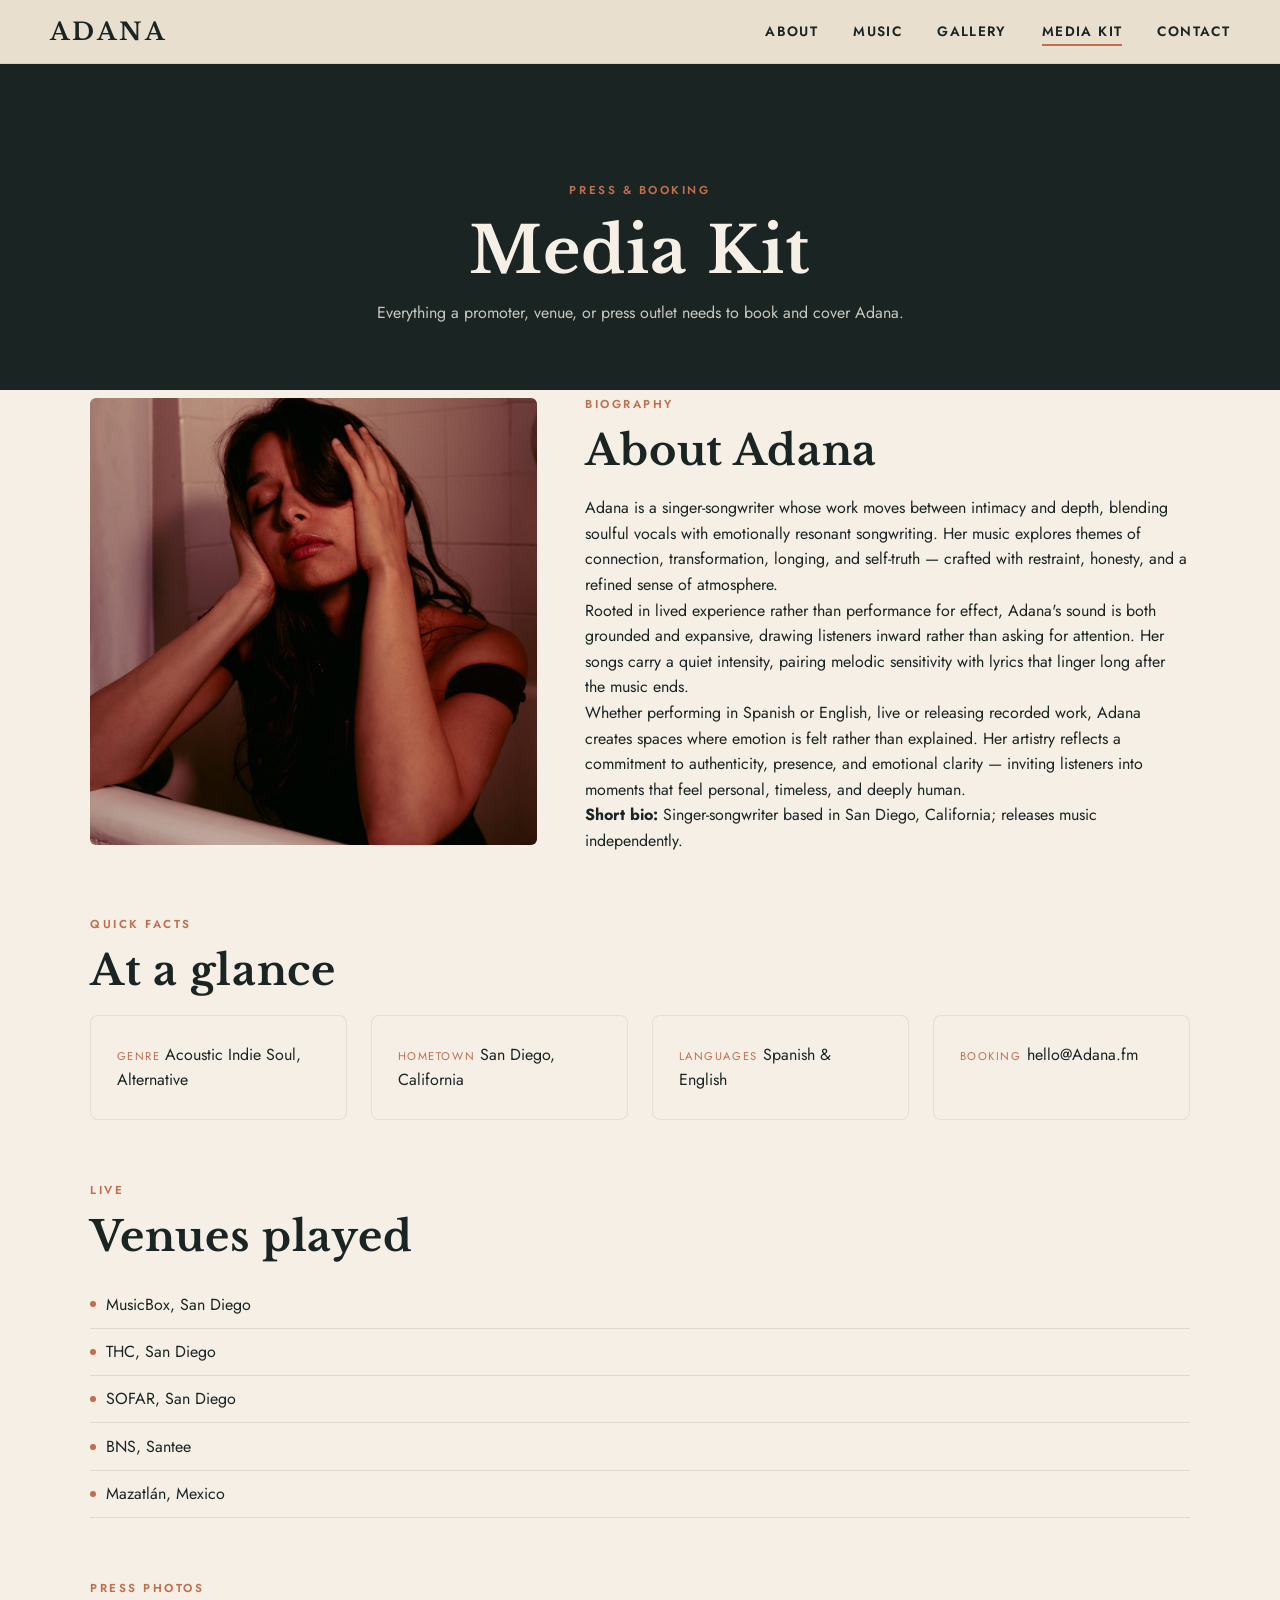
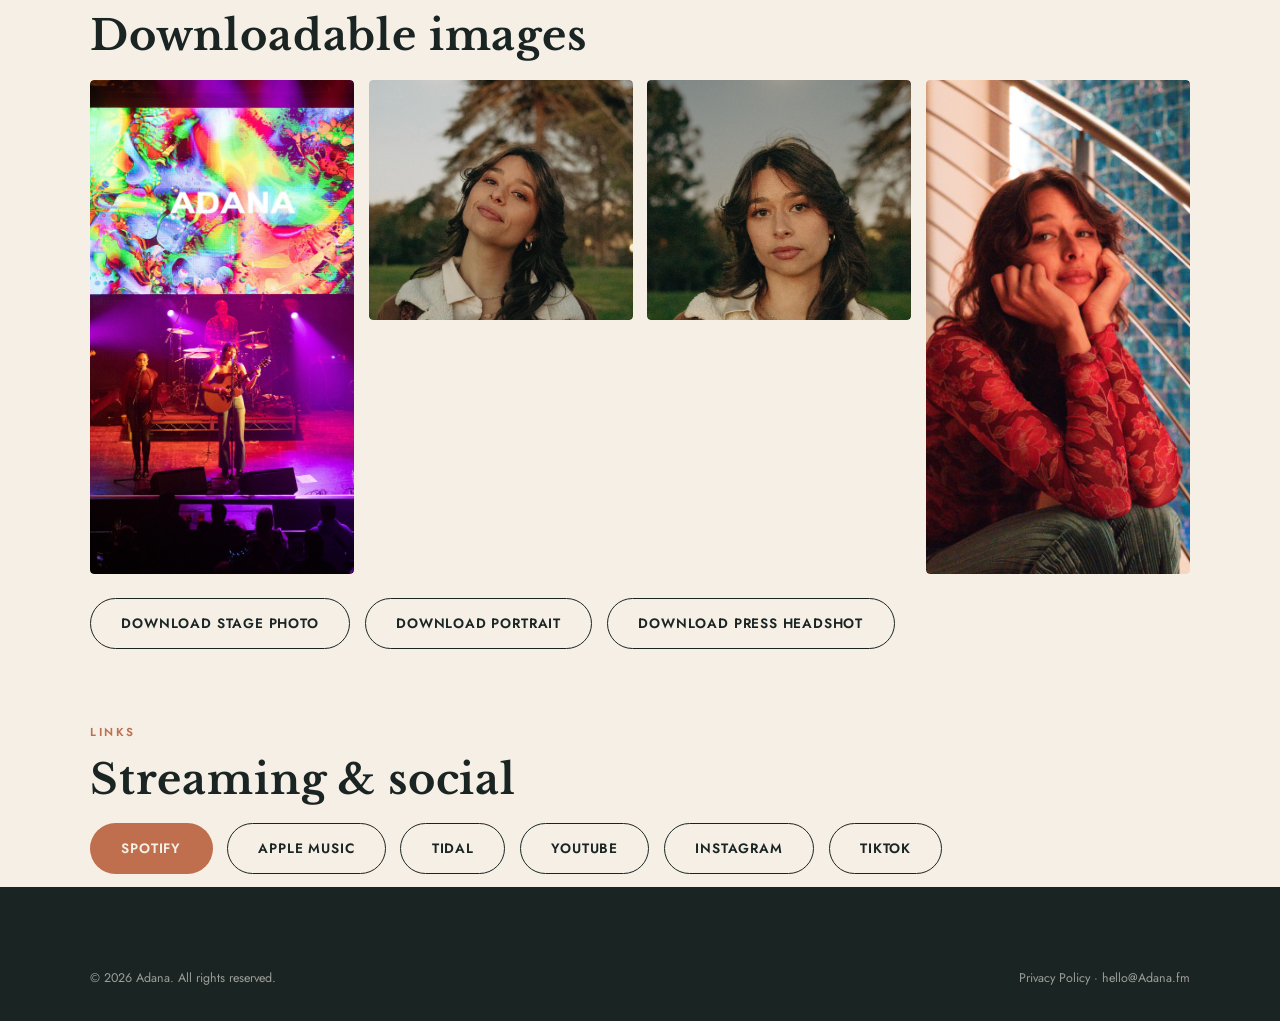
==== media-kit.html @ 1ba4e9c7 "Initial commit: Adana singer-songwriter site Static HTML/CSS/JS site with home, media kit, and priva" ====
<!DOCTYPE html>
<html lang="en">
<head>
<meta charset="UTF-8">
<meta name="viewport" content="width=device-width, initial-scale=1.0">
<title>Media Kit — Adana</title>
<meta name="description" content="Press and booking information for Adana — bio, genre, venues played, streaming links, and press photos.">
<link rel="icon" href="images/favicon.svg" type="image/svg+xml">
<link rel="preconnect" href="https://fonts.googleapis.com">
<link rel="preconnect" href="https://fonts.gstatic.com" crossorigin>
<link href="https://fonts.googleapis.com/css2?family=Libre+Baskerville:ital,wght@0,400;0,700;1,400&family=Jost:wght@400;500;600&display=swap" rel="stylesheet">
<link rel="stylesheet" href="css/style.css">
</head>
<body>

<header class="site-header">
  <nav class="nav container">
    <a href="index.html" class="wordmark">Adana</a>
    <button class="nav-toggle" aria-expanded="false" aria-label="Toggle menu"><span></span></button>
    <ul class="nav-links">
      <li><a href="index.html#about">About</a></li>
      <li><a href="index.html#music">Music</a></li>
      <li><a href="index.html#gallery">Gallery</a></li>
      <li><a href="media-kit.html" aria-current="page">Media Kit</a></li>
      <li><a href="mailto:hello@Adana.fm">Contact</a></li>
    </ul>
  </nav>
</header>

<header class="page-hero">
  <div class="container">
    <span class="eyebrow">Press &amp; Booking</span>
    <h1>Media Kit</h1>
    <p>Everything a promoter, venue, or press outlet needs to book and cover Adana.</p>
  </div>
</header>

<main class="section-cream">
  <div class="container">

    <div class="kit-block about-grid">
      <figure class="about-photo">
        <img src="images/vanity-square.jpg" alt="Portrait of Adana">
      </figure>
      <div>
        <span class="eyebrow">Biography</span>
        <h2>About Adana</h2>
        <p>Adana is a singer-songwriter whose work moves between intimacy and depth, blending soulful vocals with emotionally resonant songwriting. Her music explores themes of connection, transformation, longing, and self-truth — crafted with restraint, honesty, and a refined sense of atmosphere.</p>
        <p>Rooted in lived experience rather than performance for effect, Adana's sound is both grounded and expansive, drawing listeners inward rather than asking for attention. Her songs carry a quiet intensity, pairing melodic sensitivity with lyrics that linger long after the music ends.</p>
        <p>Whether performing in Spanish or English, live or releasing recorded work, Adana creates spaces where emotion is felt rather than explained. Her artistry reflects a commitment to authenticity, presence, and emotional clarity — inviting listeners into moments that feel personal, timeless, and deeply human.</p>
        <p><strong>Short bio:</strong> Singer-songwriter based in San Diego, California; releases music independently.</p>
      </div>
    </div>

    <div class="kit-block">
      <span class="eyebrow">Quick Facts</span>
      <h2>At a glance</h2>
      <div class="stat-grid">
        <div class="stat-card">
          <span class="meta-label">Genre</span>
          <span>Acoustic Indie Soul, Alternative</span>
        </div>
        <div class="stat-card">
          <span class="meta-label">Hometown</span>
          <span>San Diego, California</span>
        </div>
        <div class="stat-card">
          <span class="meta-label">Languages</span>
          <span>Spanish &amp; English</span>
        </div>
        <div class="stat-card">
          <span class="meta-label">Booking</span>
          <span><a href="mailto:hello@Adana.fm">hello@Adana.fm</a></span>
        </div>
      </div>
    </div>

    <div class="kit-block">
      <span class="eyebrow">Live</span>
      <h2>Venues played</h2>
      <ul class="venue-list">
        <li>MusicBox, San Diego</li>
        <li>THC, San Diego</li>
        <li>SOFAR, San Diego</li>
        <li>BNS, Santee</li>
        <li>Mazatlán, Mexico</li>
      </ul>
    </div>

    <div class="kit-block">
      <span class="eyebrow">Press Photos</span>
      <h2>Downloadable images</h2>
      <div class="gallery" style="grid-template-columns:repeat(4,1fr); grid-auto-rows:240px; margin-bottom:1.5rem;">
        <a href="images/stage-purple.jpg" download class="tall"><img src="images/stage-purple.jpg" alt="Adana performing live on stage under purple lighting"></a>
        <a href="images/close-up-3.jpg" download><img src="images/close-up-3.jpg" alt="Close-up portrait of Adana"></a>
        <a href="images/moon-4g.jpeg" download><img src="images/moon-4g.jpeg" alt="Adana outdoors at night"></a>
        <a href="images/red-blue.jpg" download class="tall"><img src="images/red-blue.jpg" alt="Adana under red and blue stage lighting"></a>
      </div>
      <div class="download-list">
        <a class="btn btn-outline" href="images/stage-purple.jpg" download>Download Stage Photo</a>
        <a class="btn btn-outline" href="images/close-up-3.jpg" download>Download Portrait</a>
        <a class="btn btn-outline" href="images/vanity-square.jpg" download>Download Press Headshot</a>
      </div>
    </div>

    <div class="kit-block">
      <span class="eyebrow">Links</span>
      <h2>Streaming &amp; social</h2>
      <div class="download-list">
        <a class="btn btn-primary" href="https://open.spotify.com/artist/2aQE0s5B42gAWbZlEtT49y" target="_blank" rel="noopener">Spotify</a>
        <a class="btn btn-outline" href="https://music.apple.com/us/artist/adana/1758428878" target="_blank" rel="noopener">Apple Music</a>
        <a class="btn btn-outline" href="https://tidal.com/album/376393224/track/376393225" target="_blank" rel="noopener">Tidal</a>
        <a class="btn btn-outline" href="https://www.youtube.com/@adanasaray" target="_blank" rel="noopener">YouTube</a>
        <a class="btn btn-outline" href="https://www.instagram.com/adanasoul" target="_blank" rel="noopener">Instagram</a>
        <a class="btn btn-outline" href="https://www.tiktok.com/@adanasaray" target="_blank" rel="noopener">TikTok</a>
      </div>
    </div>

  </div>
</main>

<footer class="site-footer">
  <div class="container">
    <div class="footer-bottom">
      <span>&copy; <span id="year"></span> Adana. All rights reserved.</span>
      <span><a href="privacy.html">Privacy Policy</a> · <a href="mailto:hello@Adana.fm">hello@Adana.fm</a></span>
    </div>
  </div>
</footer>

<script src="js/main.js"></script>
</body>
</html>
---- css/style.css ----
/* ---------- Custom properties ---------- */
:root {
  --terracotta: #BF6E4E;
  --terracotta-dark: #a35a3d;
  --sand: #E8DFD0;
  --ink: #1A2523;
  --cream: #F5EFE6;

  --font-display: "Libre Baskerville", Georgia, "Times New Roman", serif;
  --font-body: "Jost", "Helvetica Neue", Helvetica, Arial, sans-serif;

  --container: 1180px;
  --gap: clamp(1.5rem, 4vw, 3rem);
}

/* ---------- Reset ---------- */
* { box-sizing: border-box; }
html { scroll-behavior: smooth; }
body, h1, h2, h3, h4, p, figure, ul { margin: 0; }
ul { padding: 0; list-style: none; }
img { max-width: 100%; display: block; }
a { color: inherit; text-decoration: none; }
button { font: inherit; cursor: pointer; }

body {
  font-family: var(--font-body);
  background: var(--sand);
  color: var(--ink);
  line-height: 1.6;
  -webkit-font-smoothing: antialiased;
}

.container {
  max-width: var(--container);
  margin: 0 auto;
  padding: 0 clamp(1.25rem, 4vw, 2.5rem);
}

h1, h2, h3, .wordmark {
  font-family: var(--font-display);
  font-weight: 700;
  letter-spacing: 0.02em;
  line-height: 1.15;
}

h2 {
  font-size: clamp(1.8rem, 4vw, 2.6rem);
  margin-bottom: 1.25rem;
}

h3 {
  font-size: 1.3rem;
  margin-bottom: 0.5rem;
}

p { max-width: 62ch; }

.eyebrow {
  font-family: var(--font-body);
  text-transform: uppercase;
  letter-spacing: 0.22em;
  font-size: 0.72rem;
  font-weight: 600;
  color: var(--terracotta);
  margin-bottom: 0.9rem;
  display: inline-block;
}

/* ---------- Buttons ---------- */
.btn {
  display: inline-flex;
  align-items: center;
  gap: 0.5rem;
  padding: 0.85rem 1.9rem;
  border-radius: 999px;
  font-family: var(--font-body);
  font-weight: 600;
  font-size: 0.85rem;
  letter-spacing: 0.06em;
  text-transform: uppercase;
  border: 1px solid transparent;
  transition: transform 0.2s ease, background 0.2s ease, border-color 0.2s ease, color .2s ease;
}
.btn:hover { transform: translateY(-2px); }

.btn-primary {
  background: var(--terracotta);
  color: var(--cream);
}
.btn-primary:hover { background: var(--terracotta-dark); }

.btn-outline {
  background: transparent;
  border-color: currentColor;
  color: inherit;
}
.btn-outline:hover { background: var(--ink); color: var(--cream); border-color: var(--ink); }

.btn-outline.on-dark:hover { background: var(--cream); color: var(--ink); border-color: var(--cream); }

/* ---------- Nav ---------- */
.site-header {
  position: sticky;
  top: 0;
  z-index: 100;
  background: rgba(232, 223, 208, 0.92);
  backdrop-filter: saturate(140%) blur(8px);
  border-bottom: 1px solid rgba(26, 37, 35, 0.08);
}

.nav {
  display: flex;
  align-items: center;
  justify-content: space-between;
  padding: 1.1rem 0;
}

.wordmark {
  font-size: 1.5rem;
  text-transform: uppercase;
  letter-spacing: 0.14em;
}

.nav-links {
  display: flex;
  align-items: center;
  gap: 2.2rem;
  font-size: 0.85rem;
  text-transform: uppercase;
  letter-spacing: 0.1em;
  font-weight: 600;
}

.nav-links a { position: relative; padding-bottom: 2px; }
.nav-links a::after {
  content: "";
  position: absolute;
  left: 0; right: 0; bottom: -3px;
  height: 2px;
  background: var(--terracotta);
  transform: scaleX(0);
  transform-origin: right;
  transition: transform 0.25s ease;
}
.nav-links a:hover::after,
.nav-links a[aria-current="page"]::after { transform: scaleX(1); transform-origin: left; }

.nav-toggle {
  display: none;
  background: none;
  border: none;
  width: 34px;
  height: 26px;
  position: relative;
}
.nav-toggle span,
.nav-toggle span::before,
.nav-toggle span::after {
  content: "";
  position: absolute;
  left: 0;
  width: 100%;
  height: 2px;
  background: var(--ink);
  transition: transform 0.25s ease, opacity 0.25s ease, top .25s ease;
}
.nav-toggle span { top: 12px; }
.nav-toggle span::before { top: -9px; }
.nav-toggle span::after { top: 9px; }

.nav-toggle[aria-expanded="true"] span { background: transparent; }
.nav-toggle[aria-expanded="true"] span::before { top: 0; transform: rotate(45deg); }
.nav-toggle[aria-expanded="true"] span::after { top: 0; transform: rotate(-45deg); }

/* ---------- Hero ---------- */
.hero {
  position: relative;
  min-height: 92vh;
  display: flex;
  align-items: flex-end;
  color: var(--cream);
  overflow: hidden;
}
.hero-media {
  position: absolute;
  inset: 0;
  z-index: 0;
}
.hero-media img {
  width: 100%;
  height: 100%;
  object-fit: cover;
  object-position: center 20%;
}
.hero-media::after {
  content: "";
  position: absolute;
  inset: 0;
  background: linear-gradient(180deg, rgba(26,37,35,0.15) 0%, rgba(26,37,35,0.15) 40%, rgba(26,37,35,0.88) 100%);
}
.hero-content {
  position: relative;
  z-index: 1;
  width: 100%;
  padding: 3.5rem 0 4rem;
  text-align: center;
}
.hero-eyebrow {
  font-size: 0.8rem;
  letter-spacing: 0.3em;
  text-transform: uppercase;
  color: var(--sand);
  opacity: 0.85;
}
.hero-title {
  font-size: clamp(3.5rem, 12vw, 8rem);
  color: var(--cream);
  margin: 0.4rem 0 0.8rem;
}
.hero-tagline {
  font-family: var(--font-display);
  font-style: italic;
  font-size: clamp(1.1rem, 2.4vw, 1.5rem);
  color: var(--sand);
  max-width: 40ch;
  margin: 0 auto 2rem;
}
.hero-actions { display: flex; gap: 1rem; justify-content: center; flex-wrap: wrap; }

/* ---------- Streaming row ---------- */
.stream-row {
  background: var(--ink);
  color: var(--cream);
  padding: 2.4rem 0;
}
.stream-row .container {
  display: flex;
  flex-wrap: wrap;
  gap: 1rem;
  justify-content: center;
}
.stream-btn {
  display: inline-flex;
  align-items: center;
  gap: 0.6rem;
  padding: 0.75rem 1.6rem;
  border: 1px solid rgba(245, 239, 230, 0.35);
  border-radius: 999px;
  font-size: 0.82rem;
  font-weight: 600;
  text-transform: uppercase;
  letter-spacing: 0.08em;
  transition: background 0.2s ease, border-color 0.2s ease, color 0.2s ease;
}
.stream-btn svg { width: 18px; height: 18px; flex-shrink: 0; }
.stream-btn:hover {
  background: var(--terracotta);
  border-color: var(--terracotta);
  color: var(--cream);
}

/* ---------- Section basics ---------- */
section { padding: clamp(4rem, 9vw, 7rem) 0; }
.section-sand { background: var(--sand); }
.section-dark { background: var(--ink); color: var(--cream); }
.section-cream { background: var(--cream); }
.section-dark .eyebrow { color: var(--terracotta); }

/* ---------- About ---------- */
.about-grid {
  display: grid;
  grid-template-columns: 0.85fr 1.15fr;
  gap: var(--gap);
  align-items: center;
}
.about-photo {
  border-radius: 6px;
  overflow: hidden;
}
.about-photo img { width: 100%; height: 100%; object-fit: cover; }
.about-copy p { margin-bottom: 1.1rem; color: rgba(245,239,230,0.9); }
.about-copy .meta {
  margin-top: 1.6rem;
  display: flex;
  gap: 2.5rem;
  flex-wrap: wrap;
}
.about-copy .meta div span {
  display: block;
}
.meta-label {
  text-transform: uppercase;
  letter-spacing: 0.14em;
  font-size: 0.7rem;
  color: var(--terracotta);
  margin-bottom: 0.3rem;
}

/* ---------- Music / video ---------- */
.video-feature {
  position: relative;
  width: 100%;
  padding-top: 56.25%;
  border-radius: 6px;
  overflow: hidden;
  margin-bottom: var(--gap);
  background: #000;
}
.video-feature iframe {
  position: absolute;
  inset: 0;
  width: 100%;
  height: 100%;
  border: 0;
}
.video-grid {
  display: grid;
  grid-template-columns: repeat(3, 1fr);
  gap: 1.5rem;
}
.video-card {
  position: relative;
  width: 100%;
  padding-top: 56.25%;
  border-radius: 6px;
  overflow: hidden;
  background: #000;
}
.video-card iframe {
  position: absolute;
  inset: 0;
  width: 100%;
  height: 100%;
  border: 0;
}

/* ---------- Gallery ---------- */
.gallery {
  display: grid;
  grid-template-columns: repeat(4, 1fr);
  grid-auto-rows: 220px;
  gap: 0.9rem;
}
.gallery img {
  width: 100%;
  height: 100%;
  object-fit: cover;
  border-radius: 4px;
  transition: transform 0.4s ease;
}
.gallery a { overflow: hidden; border-radius: 4px; display: block; }
.gallery a:hover img { transform: scale(1.06); }
.gallery .tall { grid-row: span 2; }

/* ---------- Mailing list ---------- */
.mail-section {
  background: var(--terracotta);
  color: var(--cream);
}
.mail-inner {
  display: flex;
  flex-wrap: wrap;
  justify-content: space-between;
  align-items: center;
  gap: 2rem;
}
.mail-copy { max-width: 34ch; }
.mail-copy p { color: rgba(245,239,230,0.9); }
.mail-form {
  display: flex;
  gap: 0.75rem;
  flex-wrap: wrap;
  flex: 1 1 380px;
  max-width: 460px;
}
.mail-form input[type="email"],
.mail-form input[type="text"] {
  flex: 1 1 220px;
  padding: 0.9rem 1.1rem;
  border-radius: 999px;
  border: 1px solid rgba(245,239,230,0.6);
  background: rgba(245,239,230,0.12);
  color: var(--cream);
  font-family: var(--font-body);
  font-size: 0.95rem;
}
.mail-form input::placeholder { color: rgba(245,239,230,0.7); }
.mail-form button {
  background: var(--ink);
  color: var(--cream);
  border: none;
  border-radius: 999px;
  padding: 0.9rem 1.7rem;
  font-weight: 600;
  text-transform: uppercase;
  letter-spacing: 0.08em;
  font-size: 0.82rem;
  transition: background .2s ease;
}
.mail-form button:hover { background: #0f1615; }
.mail-note {
  width: 100%;
  font-size: 0.8rem;
  margin-top: 0.6rem;
  color: rgba(245,239,230,0.85);
}
.mail-note[data-state="success"] { color: var(--ink); font-weight: 600; }

/* ---------- Footer ---------- */
.site-footer {
  background: var(--ink);
  color: var(--cream);
  padding: 3.5rem 0 2rem;
}
.footer-top {
  display: flex;
  flex-wrap: wrap;
  justify-content: space-between;
  gap: 2.5rem;
  padding-bottom: 2.5rem;
  border-bottom: 1px solid rgba(245,239,230,0.15);
}
.footer-brand .wordmark { color: var(--cream); }
.footer-tagline {
  font-family: var(--font-display);
  font-style: italic;
  color: rgba(245,239,230,0.75);
  margin-top: 0.6rem;
  max-width: 32ch;
}
.footer-col h4 {
  text-transform: uppercase;
  letter-spacing: 0.12em;
  font-size: 0.75rem;
  color: var(--terracotta);
  margin-bottom: 1rem;
}
.footer-col ul li { margin-bottom: 0.6rem; }
.footer-col a:hover { color: var(--terracotta); }
.social-icons {
  display: flex;
  gap: 0.9rem;
}
.social-icons a {
  width: 40px;
  height: 40px;
  border: 1px solid rgba(245,239,230,0.3);
  border-radius: 50%;
  display: flex;
  align-items: center;
  justify-content: center;
  transition: background .2s ease, border-color .2s ease;
}
.social-icons a:hover { background: var(--terracotta); border-color: var(--terracotta); }
.social-icons svg { width: 18px; height: 18px; }

.footer-bottom {
  padding-top: 1.6rem;
  display: flex;
  flex-wrap: wrap;
  justify-content: space-between;
  gap: 1rem;
  font-size: 0.78rem;
  color: rgba(245,239,230,0.6);
}
.footer-bottom a:hover { color: var(--cream); }

/* ---------- Page hero (inner pages) ---------- */
.page-hero {
  background: var(--ink);
  color: var(--cream);
  padding: 7rem 0 4rem;
  text-align: center;
}
.page-hero h1 {
  font-size: clamp(2.4rem, 6vw, 4rem);
}
.page-hero p { margin: 0.8rem auto 0; color: rgba(245,239,230,0.8); }

/* ---------- Media kit specifics ---------- */
.kit-block { margin-bottom: 3.5rem; }
.kit-block:last-child { margin-bottom: 0; }
.stat-grid {
  display: grid;
  grid-template-columns: repeat(auto-fit, minmax(180px, 1fr));
  gap: 1.5rem;
}
.stat-card {
  background: var(--cream);
  border: 1px solid rgba(26,37,35,0.08);
  border-radius: 8px;
  padding: 1.6rem;
}
.stat-card .meta-label { margin-bottom: 0.5rem; }
.venue-list li {
  padding: 0.65rem 0;
  border-bottom: 1px solid rgba(26,37,35,0.1);
  display: flex;
  align-items: center;
  gap: 0.6rem;
}
.venue-list li::before {
  content: "";
  width: 6px;
  height: 6px;
  border-radius: 50%;
  background: var(--terracotta);
  flex-shrink: 0;
}
.download-list a {
  display: inline-flex;
  align-items: center;
  gap: 0.5rem;
  margin: 0 0.6rem 0.8rem 0;
}

/* ---------- Privacy page ---------- */
.legal-copy h2 {
  font-size: 1.4rem;
  margin-top: 2.4rem;
}
.legal-copy h2:first-child { margin-top: 0; }
.legal-copy p, .legal-copy ul { max-width: 72ch; margin-bottom: 1rem; color: rgba(26,37,35,0.85); }
.legal-copy ul { list-style: disc; padding-left: 1.4rem; }
.legal-copy ul li { margin-bottom: 0.4rem; }
.legal-copy strong { color: var(--ink); }

/* ---------- Responsive ---------- */
@media (max-width: 900px) {
  .about-grid { grid-template-columns: 1fr; }
  .about-photo { max-height: 420px; }
  .video-grid { grid-template-columns: repeat(2, 1fr); }
  .gallery { grid-template-columns: repeat(3, 1fr); grid-auto-rows: 160px; }
}

@media (max-width: 700px) {
  .nav-links {
    position: absolute;
    top: 100%;
    left: 0;
    right: 0;
    background: var(--sand);
    flex-direction: column;
    align-items: flex-start;
    gap: 1.4rem;
    padding: 1.6rem clamp(1.25rem, 4vw, 2.5rem) 2rem;
    border-bottom: 1px solid rgba(26,37,35,0.08);
    transform: translateY(-8px);
    opacity: 0;
    pointer-events: none;
    transition: transform 0.25s ease, opacity 0.25s ease;
  }
  .nav-links.is-open {
    transform: translateY(0);
    opacity: 1;
    pointer-events: auto;
  }
  .nav-toggle { display: block; }
  .video-grid { grid-template-columns: 1fr; }
  .gallery { grid-template-columns: repeat(2, 1fr); grid-auto-rows: 180px; }
  .gallery .tall { grid-row: span 1; }
  .mail-inner { align-items: flex-start; }
  .mail-form { max-width: 100%; }
  .footer-top { flex-direction: column; }
}
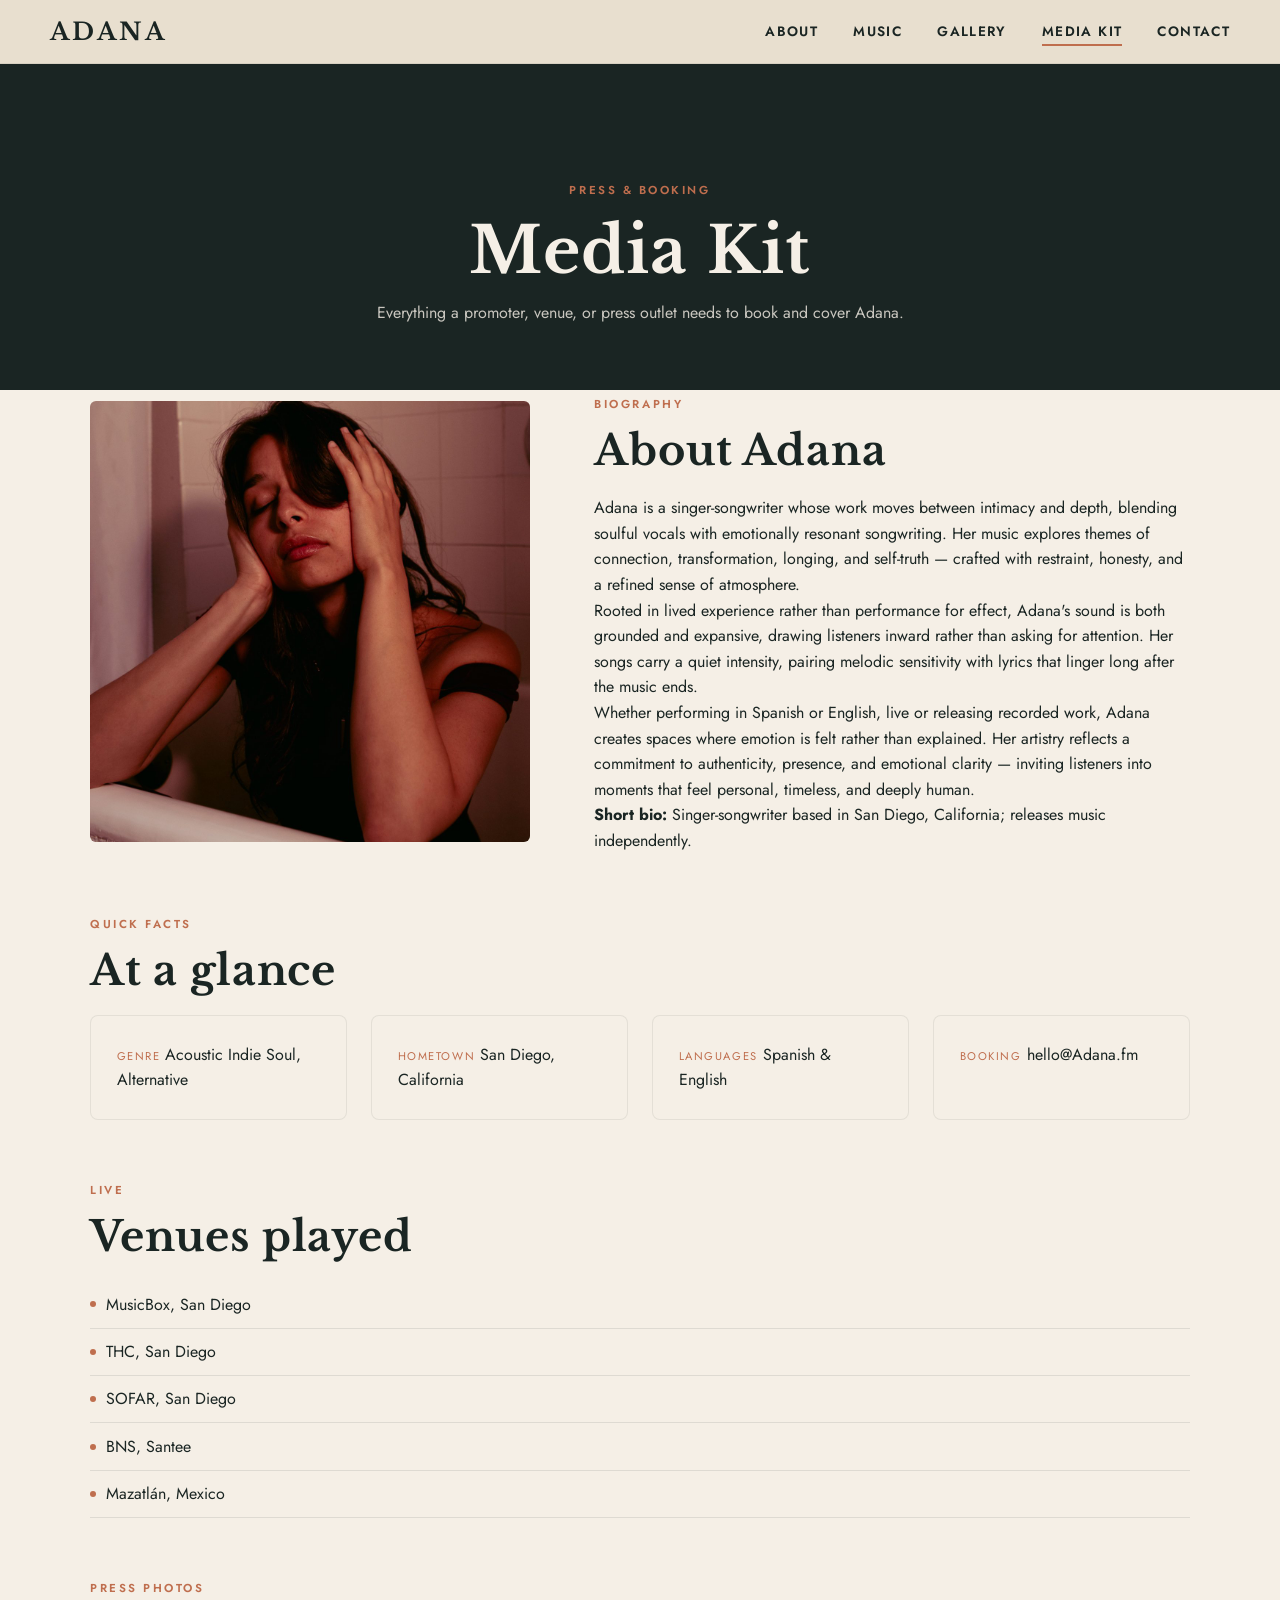
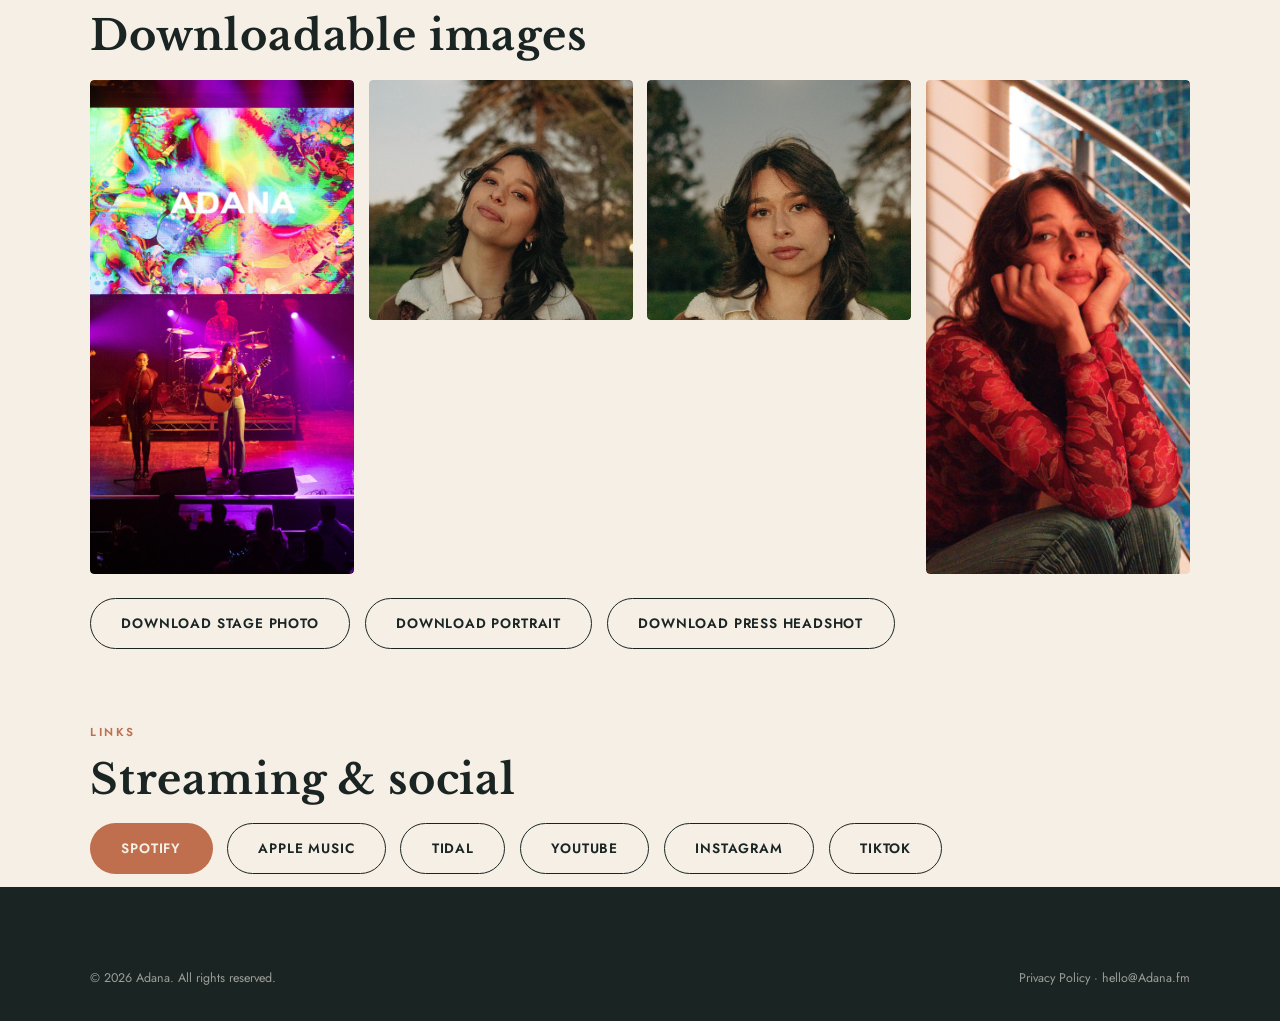
==== commit c1910df3: "Update TikTok link to @adanassoul Co-Authored-By: Claude Sonnet 5 <noreply@anthropic.com> Claude-Ses" ====
--- a/media-kit.html
+++ b/media-kit.html
@@ -112,7 +112,7 @@
         <a class="btn btn-outline" href="https://tidal.com/album/376393224/track/376393225" target="_blank" rel="noopener">Tidal</a>
         <a class="btn btn-outline" href="https://www.youtube.com/@adanasaray" target="_blank" rel="noopener">YouTube</a>
         <a class="btn btn-outline" href="https://www.instagram.com/adanasoul" target="_blank" rel="noopener">Instagram</a>
-        <a class="btn btn-outline" href="https://www.tiktok.com/@adanasaray" target="_blank" rel="noopener">TikTok</a>
+        <a class="btn btn-outline" href="https://www.tiktok.com/@adanassoul" target="_blank" rel="noopener">TikTok</a>
       </div>
     </div>
 
--- a/css/style.css
+++ b/css/style.css
@@ -10,7 +10,7 @@
   --font-body: "Jost", "Helvetica Neue", Helvetica, Arial, sans-serif;
 
   --container: 1180px;
-  --gap: clamp(1.5rem, 4vw, 3rem);
+  --gap: clamp(2rem, 5vw, 4rem);
 }
 
 /* ---------- Reset ---------- */
@@ -108,6 +108,21 @@
   border-bottom: 1px solid rgba(26, 37, 35, 0.08);
 }
 
+.site-header--overlay {
+  position: absolute;
+  top: 0;
+  left: 0;
+  right: 0;
+  background: transparent;
+  backdrop-filter: none;
+  border-bottom: none;
+}
+.site-header--overlay .wordmark,
+.site-header--overlay .nav-links a { color: var(--cream); }
+.site-header--overlay .nav-toggle span,
+.site-header--overlay .nav-toggle span::before,
+.site-header--overlay .nav-toggle span::after { background: var(--cream); }
+
 .nav {
   display: flex;
   align-items: center;
@@ -175,7 +190,7 @@
 /* ---------- Hero ---------- */
 .hero {
   position: relative;
-  min-height: 92vh;
+  min-height: 100vh;
   display: flex;
   align-items: flex-end;
   color: var(--cream);
@@ -196,13 +211,13 @@
   content: "";
   position: absolute;
   inset: 0;
-  background: linear-gradient(180deg, rgba(26,37,35,0.15) 0%, rgba(26,37,35,0.15) 40%, rgba(26,37,35,0.88) 100%);
+  background: linear-gradient(180deg, rgba(26,37,35,0.45) 0%, rgba(26,37,35,0.05) 22%, rgba(26,37,35,0.05) 50%, rgba(26,37,35,0.9) 100%);
 }
 .hero-content {
   position: relative;
   z-index: 1;
   width: 100%;
-  padding: 3.5rem 0 4rem;
+  padding: 3.5rem 0 5rem;
   text-align: center;
 }
 .hero-eyebrow {
@@ -223,17 +238,11 @@
   font-size: clamp(1.1rem, 2.4vw, 1.5rem);
   color: var(--sand);
   max-width: 40ch;
-  margin: 0 auto 2rem;
-}
-.hero-actions { display: flex; gap: 1rem; justify-content: center; flex-wrap: wrap; }
-
-/* ---------- Streaming row ---------- */
-.stream-row {
-  background: var(--ink);
-  color: var(--cream);
-  padding: 2.4rem 0;
-}
-.stream-row .container {
+  margin: 0 auto 2.5rem;
+}
+
+/* ---------- Streaming links ---------- */
+.hero-stream-row {
   display: flex;
   flex-wrap: wrap;
   gap: 1rem;
@@ -244,7 +253,7 @@
   align-items: center;
   gap: 0.6rem;
   padding: 0.75rem 1.6rem;
-  border: 1px solid rgba(245, 239, 230, 0.35);
+  border: 1px solid rgba(245, 239, 230, 0.5);
   border-radius: 999px;
   font-size: 0.82rem;
   font-weight: 600;
@@ -260,7 +269,7 @@
 }
 
 /* ---------- Section basics ---------- */
-section { padding: clamp(4rem, 9vw, 7rem) 0; }
+section { padding: clamp(6rem, 13vw, 10rem) 0; }
 .section-sand { background: var(--sand); }
 .section-dark { background: var(--ink); color: var(--cream); }
 .section-cream { background: var(--cream); }
@@ -398,6 +407,7 @@
   transition: background .2s ease;
 }
 .mail-form button:hover { background: #0f1615; }
+.mail-form button:disabled { opacity: 0.6; cursor: not-allowed; transform: none; }
 .mail-note {
   width: 100%;
   font-size: 0.8rem;
@@ -405,6 +415,7 @@
   color: rgba(245,239,230,0.85);
 }
 .mail-note[data-state="success"] { color: var(--ink); font-weight: 600; }
+.mail-note[data-state="error"] { color: var(--ink); font-weight: 600; text-decoration: underline; }
 
 /* ---------- Footer ---------- */
 .site-footer {
@@ -555,6 +566,7 @@
     opacity: 1;
     pointer-events: auto;
   }
+  .nav-links.is-open a { color: var(--ink); }
   .nav-toggle { display: block; }
   .video-grid { grid-template-columns: 1fr; }
   .gallery { grid-template-columns: repeat(2, 1fr); grid-auto-rows: 180px; }
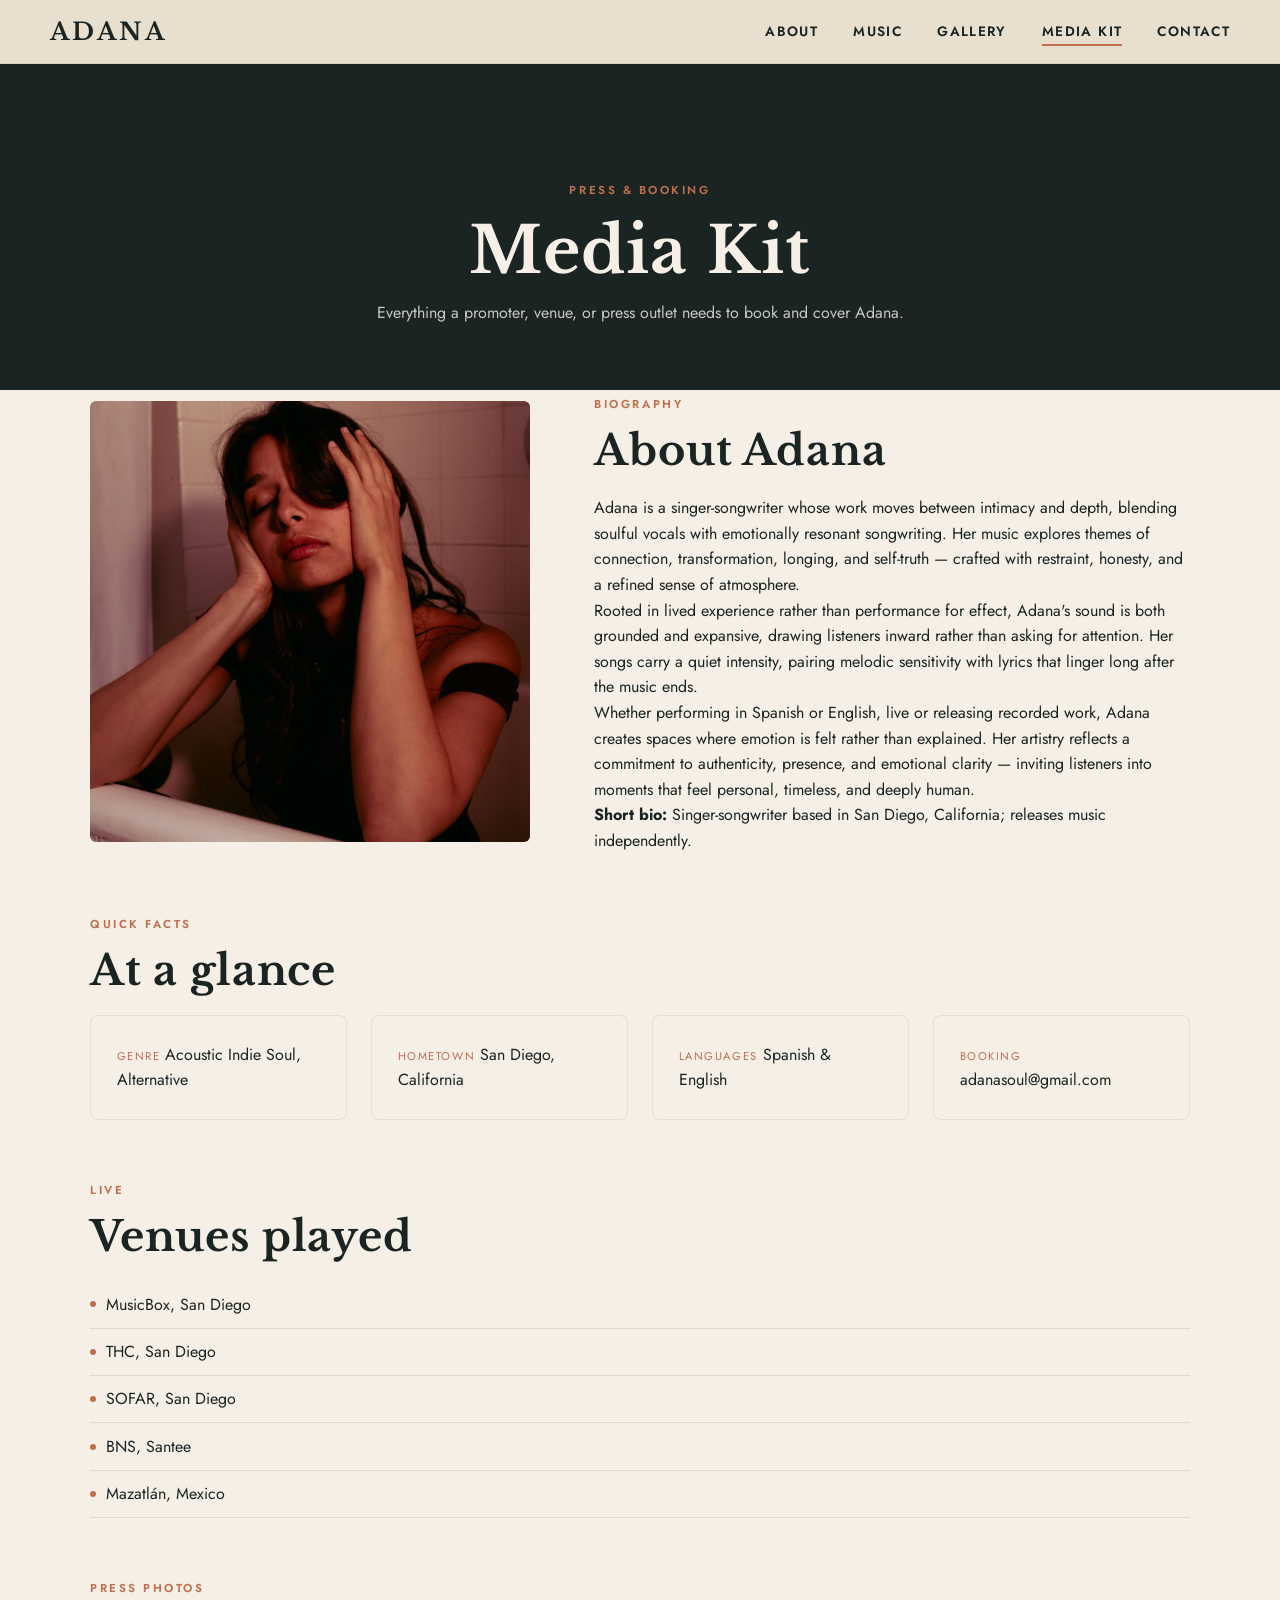
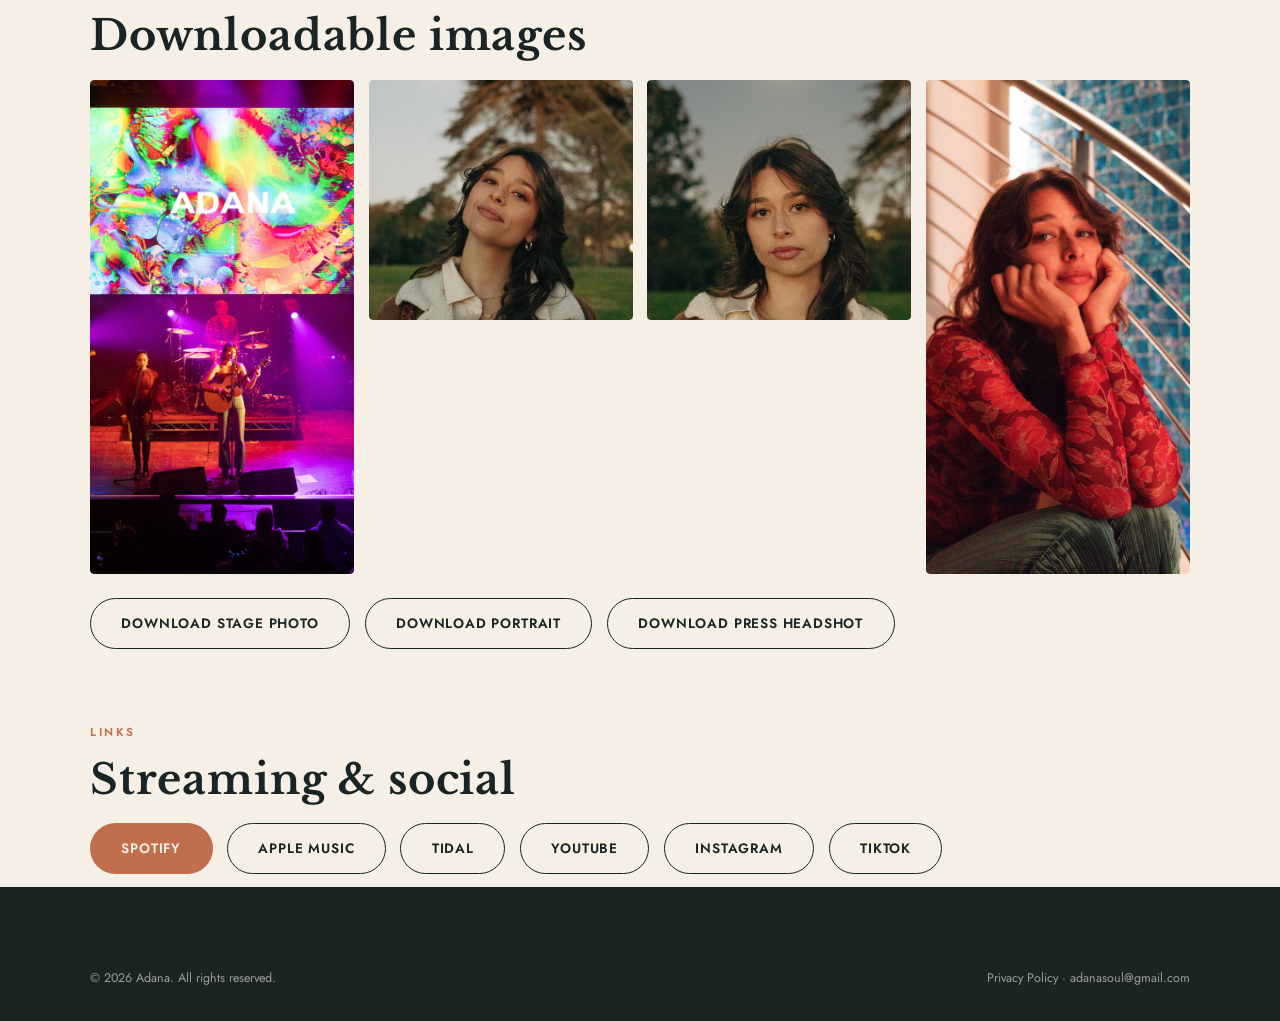
==== commit 68f483c2: "Replace adana.fm branding and contact email Swap remaining adana.fm/Adana.fm brand mentions in the p" ====
--- a/media-kit.html
+++ b/media-kit.html
@@ -22,7 +22,7 @@
       <li><a href="index.html#music">Music</a></li>
       <li><a href="index.html#gallery">Gallery</a></li>
       <li><a href="media-kit.html" aria-current="page">Media Kit</a></li>
-      <li><a href="mailto:hello@Adana.fm">Contact</a></li>
+      <li><a href="mailto:adanasoul@gmail.com">Contact</a></li>
     </ul>
   </nav>
 </header>
@@ -70,7 +70,7 @@
         </div>
         <div class="stat-card">
           <span class="meta-label">Booking</span>
-          <span><a href="mailto:hello@Adana.fm">hello@Adana.fm</a></span>
+          <span><a href="mailto:adanasoul@gmail.com">adanasoul@gmail.com</a></span>
         </div>
       </div>
     </div>
@@ -110,7 +110,7 @@
         <a class="btn btn-primary" href="https://open.spotify.com/artist/2aQE0s5B42gAWbZlEtT49y" target="_blank" rel="noopener">Spotify</a>
         <a class="btn btn-outline" href="https://music.apple.com/us/artist/adana/1758428878" target="_blank" rel="noopener">Apple Music</a>
         <a class="btn btn-outline" href="https://tidal.com/album/376393224/track/376393225" target="_blank" rel="noopener">Tidal</a>
-        <a class="btn btn-outline" href="https://www.youtube.com/@adanasaray" target="_blank" rel="noopener">YouTube</a>
+        <a class="btn btn-outline" href="https://www.youtube.com/channel/UCXM5-2ejh57pzYtHJWMcfrA" target="_blank" rel="noopener">YouTube</a>
         <a class="btn btn-outline" href="https://www.instagram.com/adanasoul" target="_blank" rel="noopener">Instagram</a>
         <a class="btn btn-outline" href="https://www.tiktok.com/@adanassoul" target="_blank" rel="noopener">TikTok</a>
       </div>
@@ -123,7 +123,7 @@
   <div class="container">
     <div class="footer-bottom">
       <span>&copy; <span id="year"></span> Adana. All rights reserved.</span>
-      <span><a href="privacy.html">Privacy Policy</a> · <a href="mailto:hello@Adana.fm">hello@Adana.fm</a></span>
+      <span><a href="privacy.html">Privacy Policy</a> · <a href="mailto:adanasoul@gmail.com">adanasoul@gmail.com</a></span>
     </div>
   </div>
 </footer>
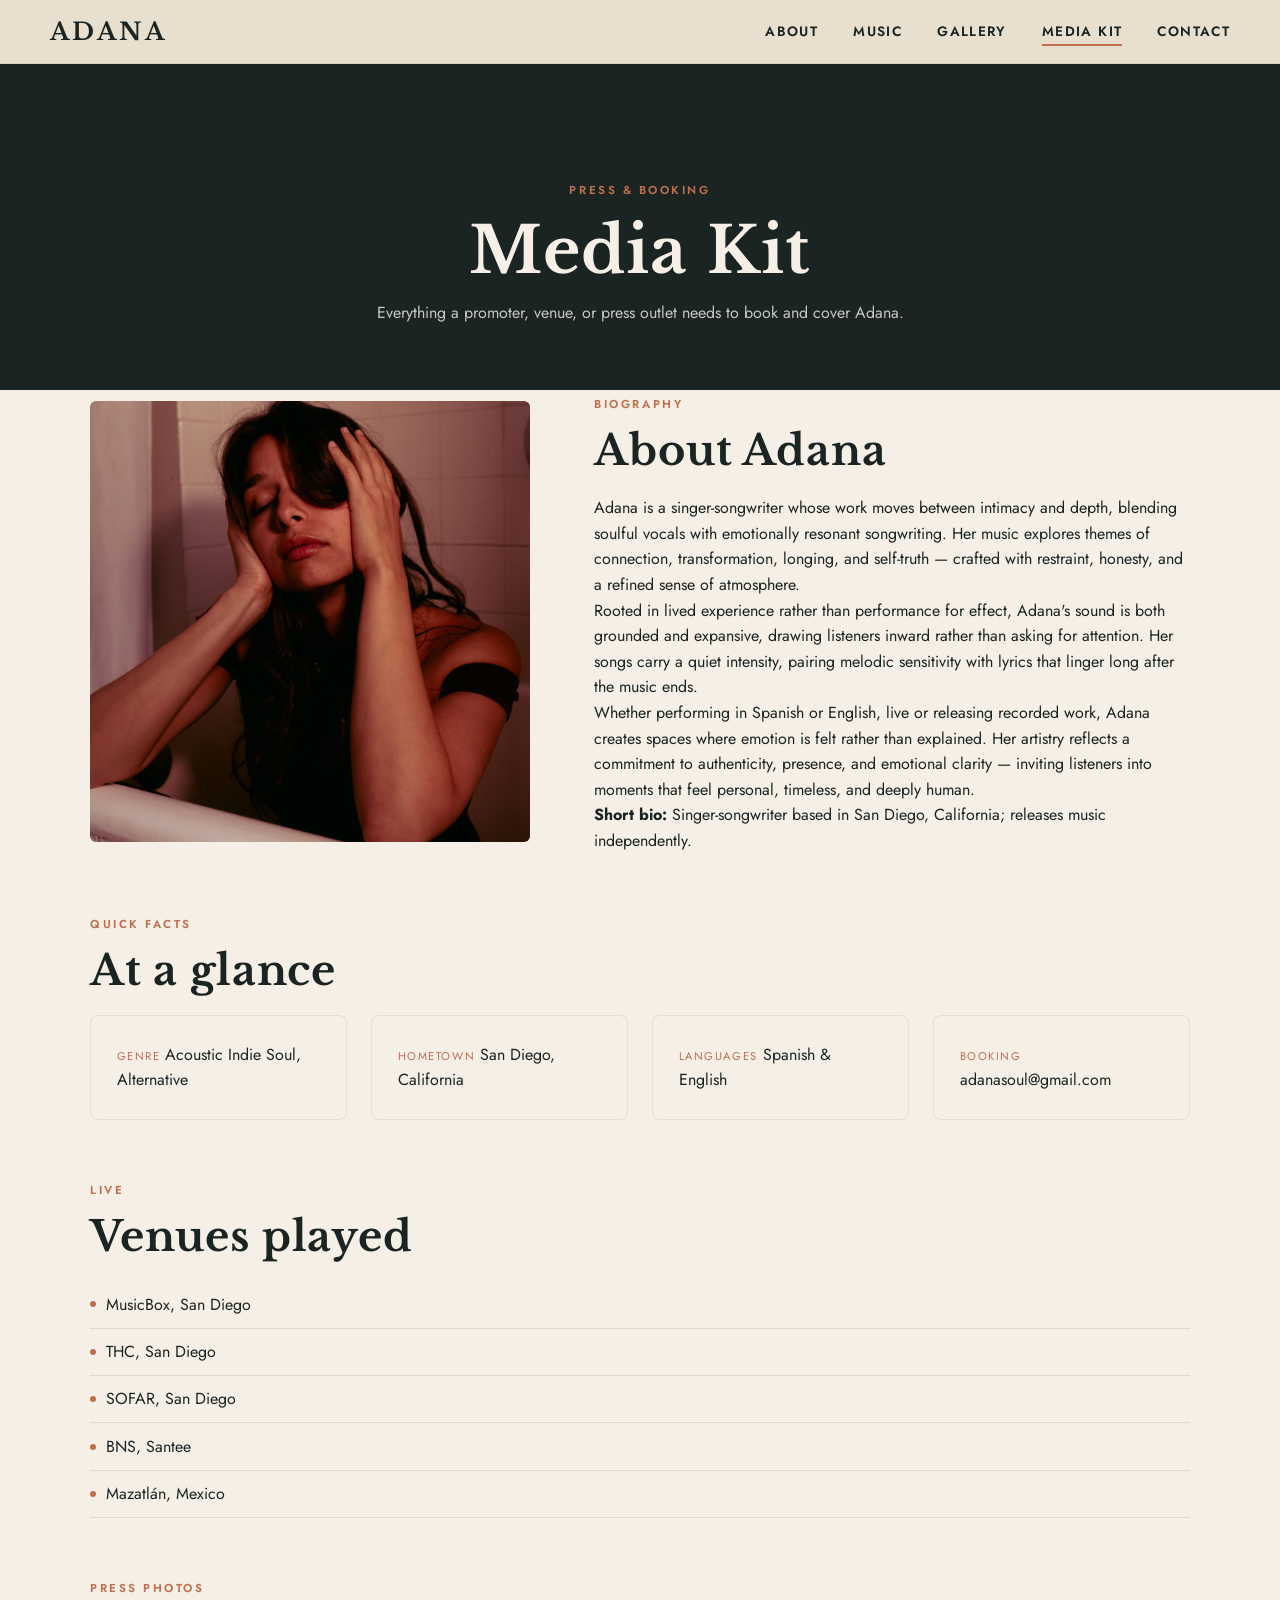
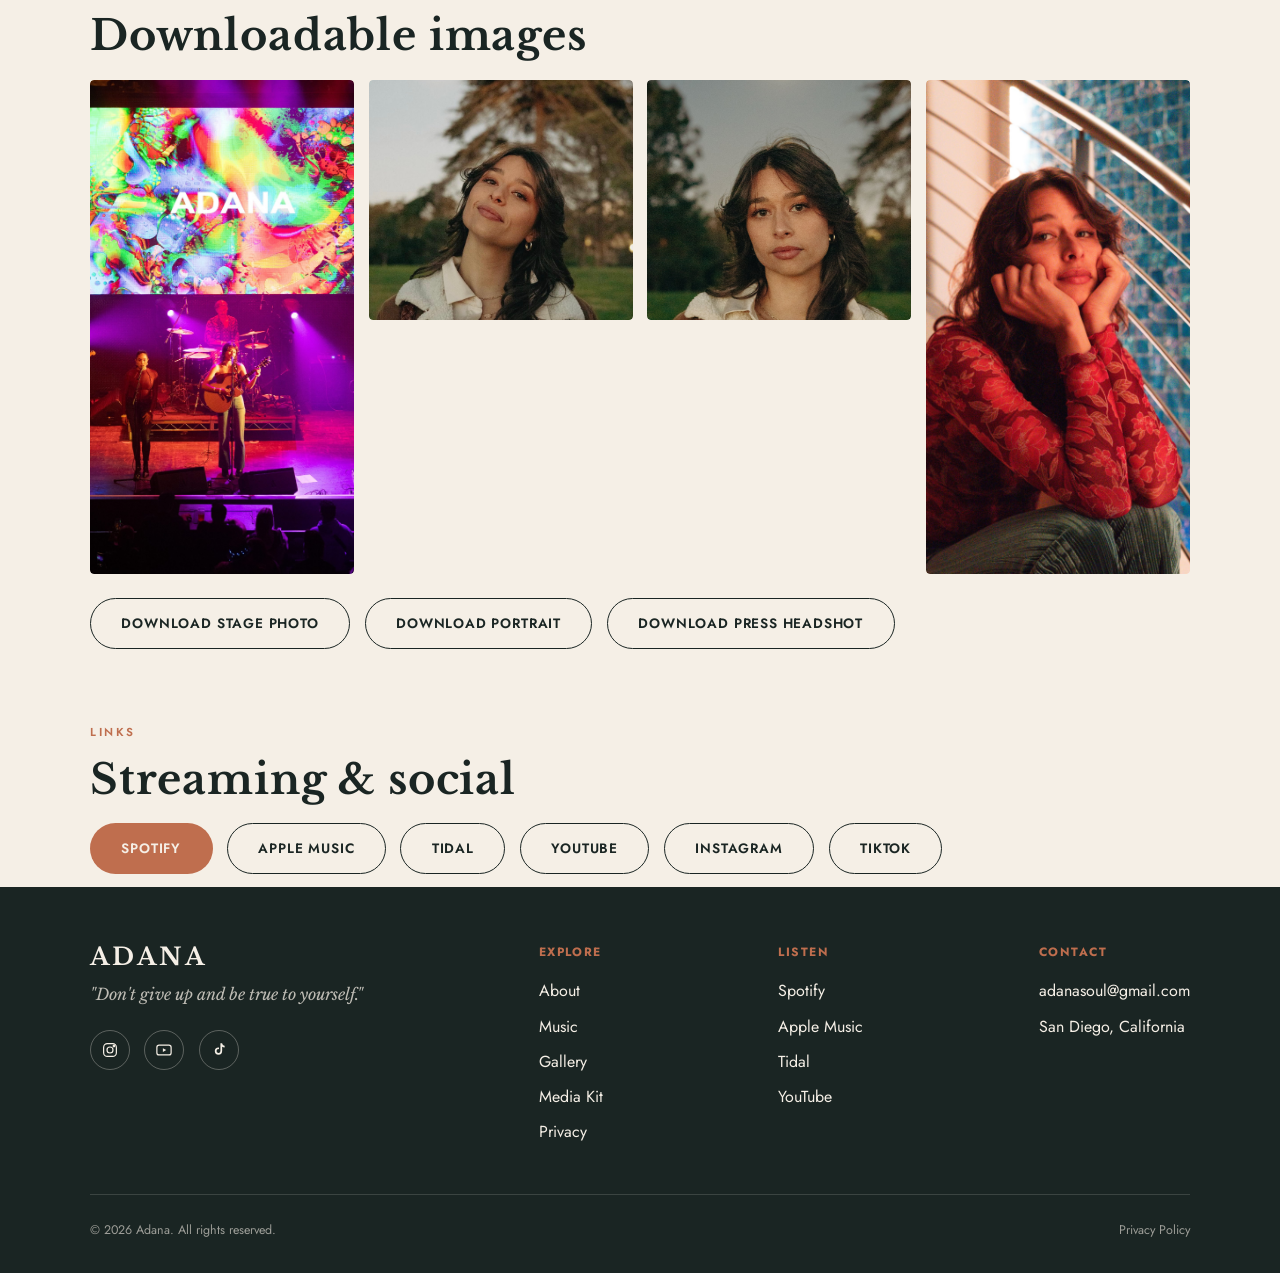
==== commit 917fb994: "Make nav and footer consistent across all pages Standardize the nav to the same items and order ever" ====
--- a/media-kit.html
+++ b/media-kit.html
@@ -121,9 +121,52 @@
 
 <footer class="site-footer">
   <div class="container">
+    <div class="footer-top">
+      <div class="footer-brand">
+        <a href="index.html" class="wordmark">Adana</a>
+        <p class="footer-tagline">"Don't give up and be true to yourself."</p>
+        <div class="social-icons" style="margin-top:1.4rem;">
+          <a href="https://www.instagram.com/adanasoul" target="_blank" rel="noopener" aria-label="Instagram">
+            <svg viewBox="0 0 24 24" fill="none" stroke="currentColor" stroke-width="1.6"><rect x="3.5" y="3.5" width="17" height="17" rx="5"/><circle cx="12" cy="12" r="4"/><circle cx="17.2" cy="6.8" r="1"/></svg>
+          </a>
+          <a href="https://www.youtube.com/channel/UCXM5-2ejh57pzYtHJWMcfrA" target="_blank" rel="noopener" aria-label="YouTube">
+            <svg viewBox="0 0 24 24" fill="none" stroke="currentColor" stroke-width="1.6"><rect x="2.5" y="5.5" width="19" height="13" rx="3"/><path d="M10.5 9.5v5l4.5-2.5-4.5-2.5z" fill="currentColor" stroke="none"/></svg>
+          </a>
+          <a href="https://www.tiktok.com/@adanassoul" target="_blank" rel="noopener" aria-label="TikTok">
+            <svg viewBox="0 0 24 24" fill="currentColor"><path d="M14 3h2.2c.2 1.7 1.4 3 3.3 3.2V8.5c-1.2 0-2.4-.4-3.3-1v5.9a4.9 4.9 0 1 1-4.9-4.9c.2 0 .5 0 .7.1v2.3a2.6 2.6 0 1 0 1.9 2.5V3z"/></svg>
+          </a>
+        </div>
+      </div>
+      <div class="footer-col">
+        <h4>Explore</h4>
+        <ul>
+          <li><a href="index.html#about">About</a></li>
+          <li><a href="index.html#music">Music</a></li>
+          <li><a href="index.html#gallery">Gallery</a></li>
+          <li><a href="media-kit.html">Media Kit</a></li>
+          <li><a href="privacy.html">Privacy</a></li>
+        </ul>
+      </div>
+      <div class="footer-col">
+        <h4>Listen</h4>
+        <ul>
+          <li><a href="https://open.spotify.com/artist/2aQE0s5B42gAWbZlEtT49y" target="_blank" rel="noopener">Spotify</a></li>
+          <li><a href="https://music.apple.com/us/artist/adana/1758428878" target="_blank" rel="noopener">Apple Music</a></li>
+          <li><a href="https://tidal.com/album/376393224/track/376393225" target="_blank" rel="noopener">Tidal</a></li>
+          <li><a href="https://www.youtube.com/channel/UCXM5-2ejh57pzYtHJWMcfrA" target="_blank" rel="noopener">YouTube</a></li>
+        </ul>
+      </div>
+      <div class="footer-col">
+        <h4>Contact</h4>
+        <ul>
+          <li><a href="mailto:adanasoul@gmail.com">adanasoul@gmail.com</a></li>
+          <li>San Diego, California</li>
+        </ul>
+      </div>
+    </div>
     <div class="footer-bottom">
       <span>&copy; <span id="year"></span> Adana. All rights reserved.</span>
-      <span><a href="privacy.html">Privacy Policy</a> · <a href="mailto:adanasoul@gmail.com">adanasoul@gmail.com</a></span>
+      <span><a href="privacy.html">Privacy Policy</a></span>
     </div>
   </div>
 </footer>
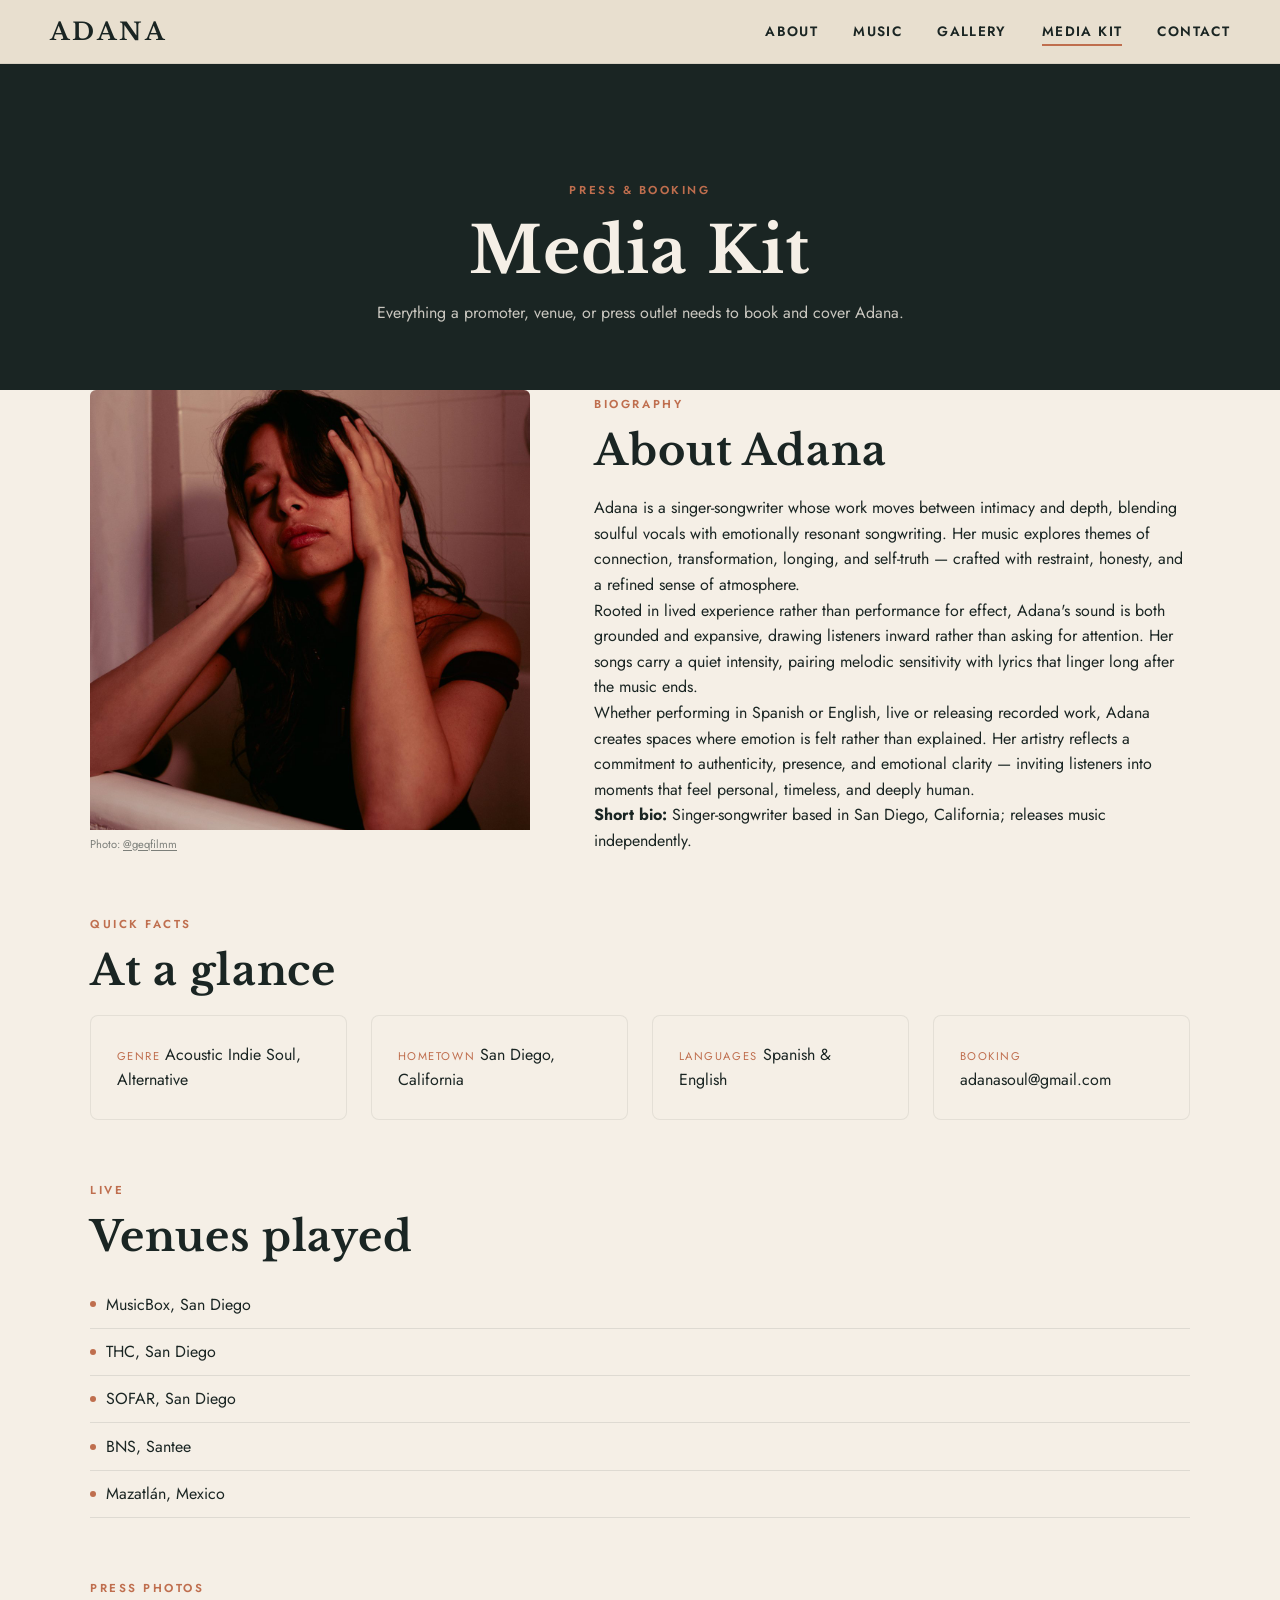
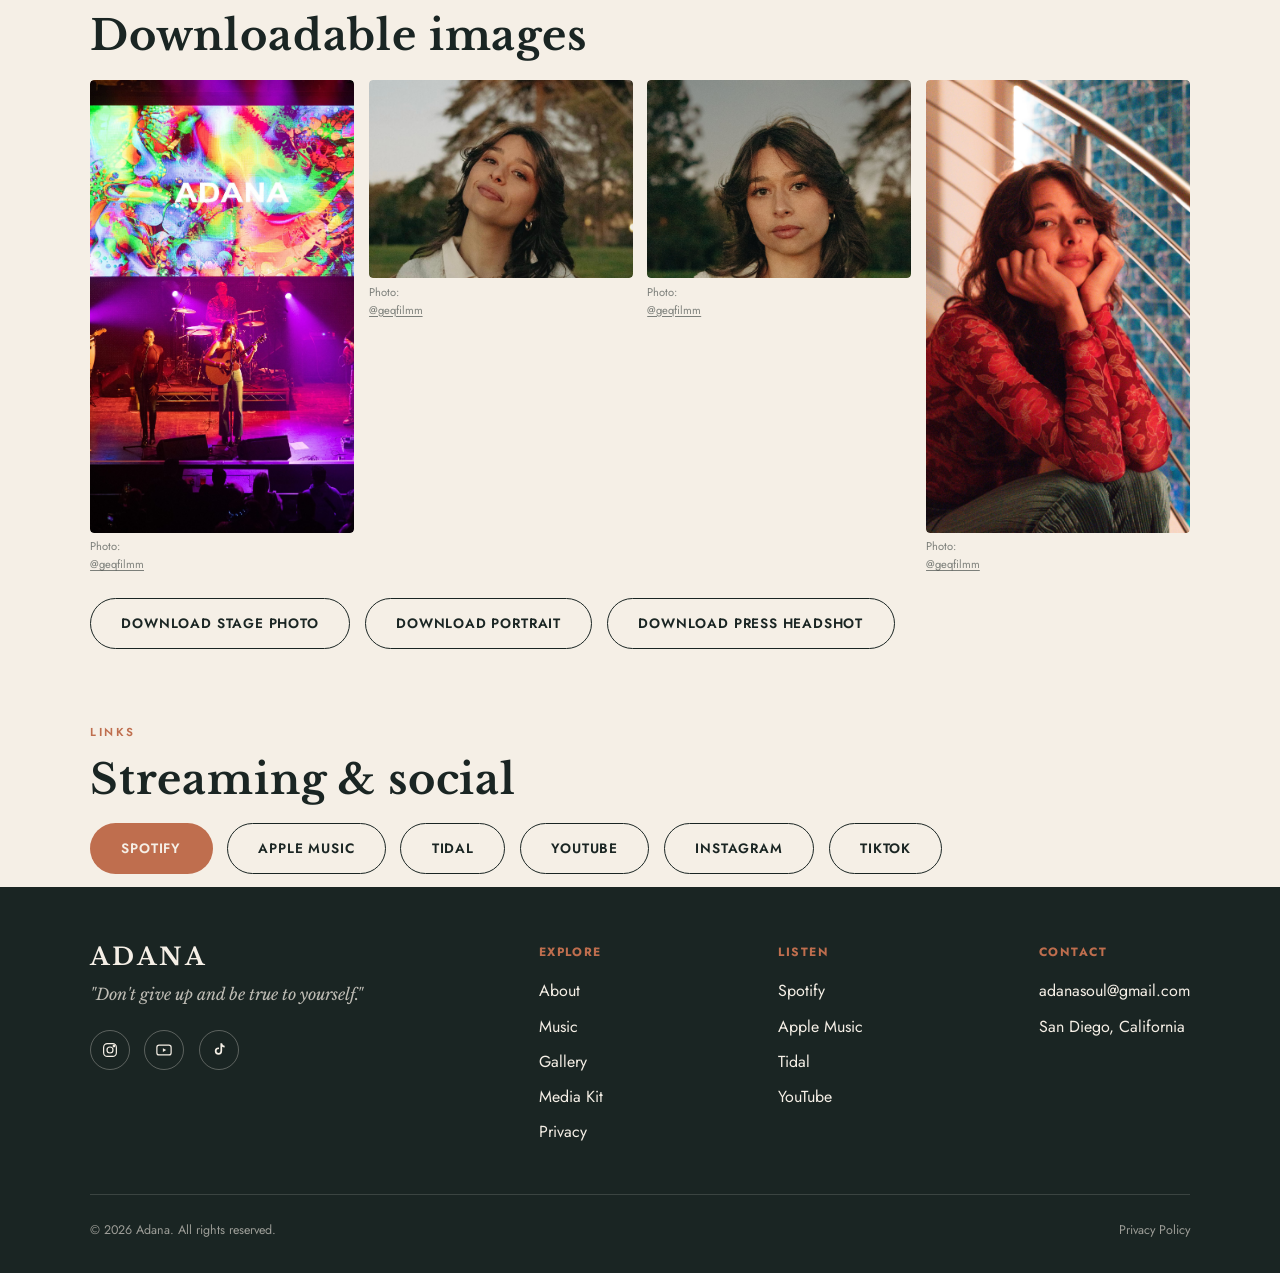
==== commit 13cddde2: "Add photo credit captions to the media kit page Matches the caption treatment already used on the ho" ====
--- a/media-kit.html
+++ b/media-kit.html
@@ -40,7 +40,8 @@
 
     <div class="kit-block about-grid">
       <figure class="about-photo">
-        <img src="images/vanity-square.jpg" alt="Portrait of Adana">
+        <img src="images/vanity-square.jpg" data-photo="vanity-square.jpg" alt="Portrait of Adana">
+        <figcaption class="photo-credit"></figcaption>
       </figure>
       <div>
         <span class="eyebrow">Biography</span>
@@ -91,10 +92,22 @@
       <span class="eyebrow">Press Photos</span>
       <h2>Downloadable images</h2>
       <div class="gallery" style="grid-template-columns:repeat(4,1fr); grid-auto-rows:240px; margin-bottom:1.5rem;">
-        <a href="images/stage-purple.jpg" download class="tall"><img src="images/stage-purple.jpg" alt="Adana performing live on stage under purple lighting"></a>
-        <a href="images/close-up-3.jpg" download><img src="images/close-up-3.jpg" alt="Close-up portrait of Adana"></a>
-        <a href="images/moon-4g.jpeg" download><img src="images/moon-4g.jpeg" alt="Adana outdoors at night"></a>
-        <a href="images/red-blue.jpg" download class="tall"><img src="images/red-blue.jpg" alt="Adana under red and blue stage lighting"></a>
+        <figure class="gallery-item tall">
+          <a href="images/stage-purple.jpg" download><img src="images/stage-purple.jpg" data-photo="stage-purple.jpg" alt="Adana performing live on stage under purple lighting"></a>
+          <figcaption class="photo-credit"></figcaption>
+        </figure>
+        <figure class="gallery-item">
+          <a href="images/close-up-3.jpg" download><img src="images/close-up-3.jpg" data-photo="close-up-3.jpg" alt="Close-up portrait of Adana"></a>
+          <figcaption class="photo-credit"></figcaption>
+        </figure>
+        <figure class="gallery-item">
+          <a href="images/moon-4g.jpeg" download><img src="images/moon-4g.jpeg" data-photo="moon-4g.jpeg" alt="Adana outdoors at night"></a>
+          <figcaption class="photo-credit"></figcaption>
+        </figure>
+        <figure class="gallery-item tall">
+          <a href="images/red-blue.jpg" download><img src="images/red-blue.jpg" data-photo="red-blue.jpg" alt="Adana under red and blue stage lighting"></a>
+          <figcaption class="photo-credit"></figcaption>
+        </figure>
       </div>
       <div class="download-list">
         <a class="btn btn-outline" href="images/stage-purple.jpg" download>Download Stage Photo</a>
--- a/css/style.css
+++ b/css/style.css
@@ -197,15 +197,15 @@
   overflow: hidden;
 }
 .hero-media {
-  position: absolute;
+  position: fixed;
   inset: 0;
-  z-index: 0;
+  z-index: -1;
 }
 .hero-media img {
   width: 100%;
   height: 100%;
   object-fit: cover;
-  object-position: center 20%;
+  object-position: center 58%;
 }
 .hero-media::after {
   content: "";
@@ -274,6 +274,7 @@
 .section-dark { background: var(--ink); color: var(--cream); }
 .section-cream { background: var(--cream); }
 .section-dark .eyebrow { color: var(--terracotta); }
+.section-dark .photo-credit { color: rgba(245, 239, 230, 0.6); }
 
 /* ---------- About ---------- */
 .about-grid {
@@ -360,6 +361,26 @@
 .gallery a { overflow: hidden; border-radius: 4px; display: block; }
 .gallery a:hover img { transform: scale(1.06); }
 .gallery .tall { grid-row: span 2; }
+
+/* Gallery items with a photo credit caption (see js/main.js for the credits config) */
+.gallery-item {
+  display: flex;
+  flex-direction: column;
+  min-height: 0;
+}
+.gallery-item a { flex: 1; min-height: 0; }
+.photo-credit {
+  flex-shrink: 0;
+  margin-top: 0.35rem;
+  font-size: 0.7rem;
+  color: rgba(26, 37, 35, 0.55);
+}
+.photo-credit a {
+  color: inherit;
+  text-decoration: underline;
+  text-underline-offset: 2px;
+}
+.photo-credit a:hover { color: var(--terracotta); }
 
 /* ---------- Mailing list ---------- */
 .mail-section {
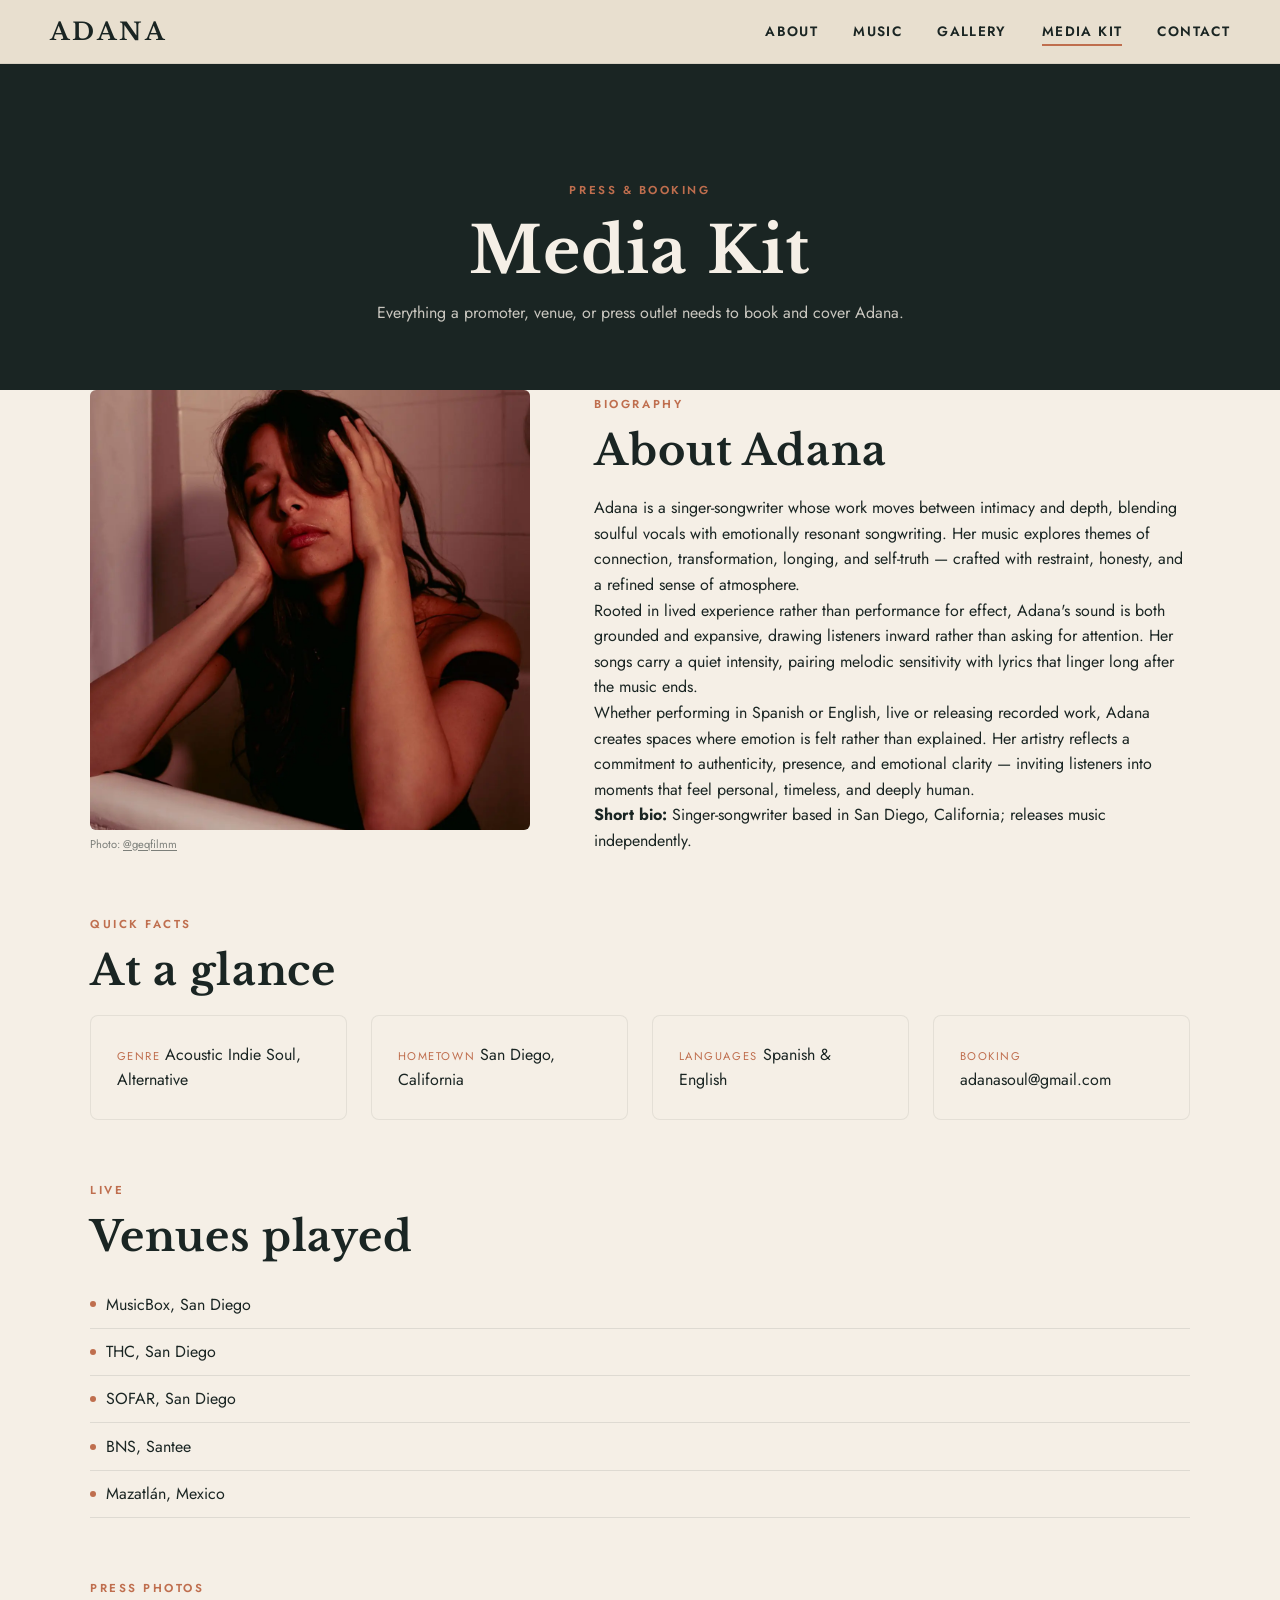
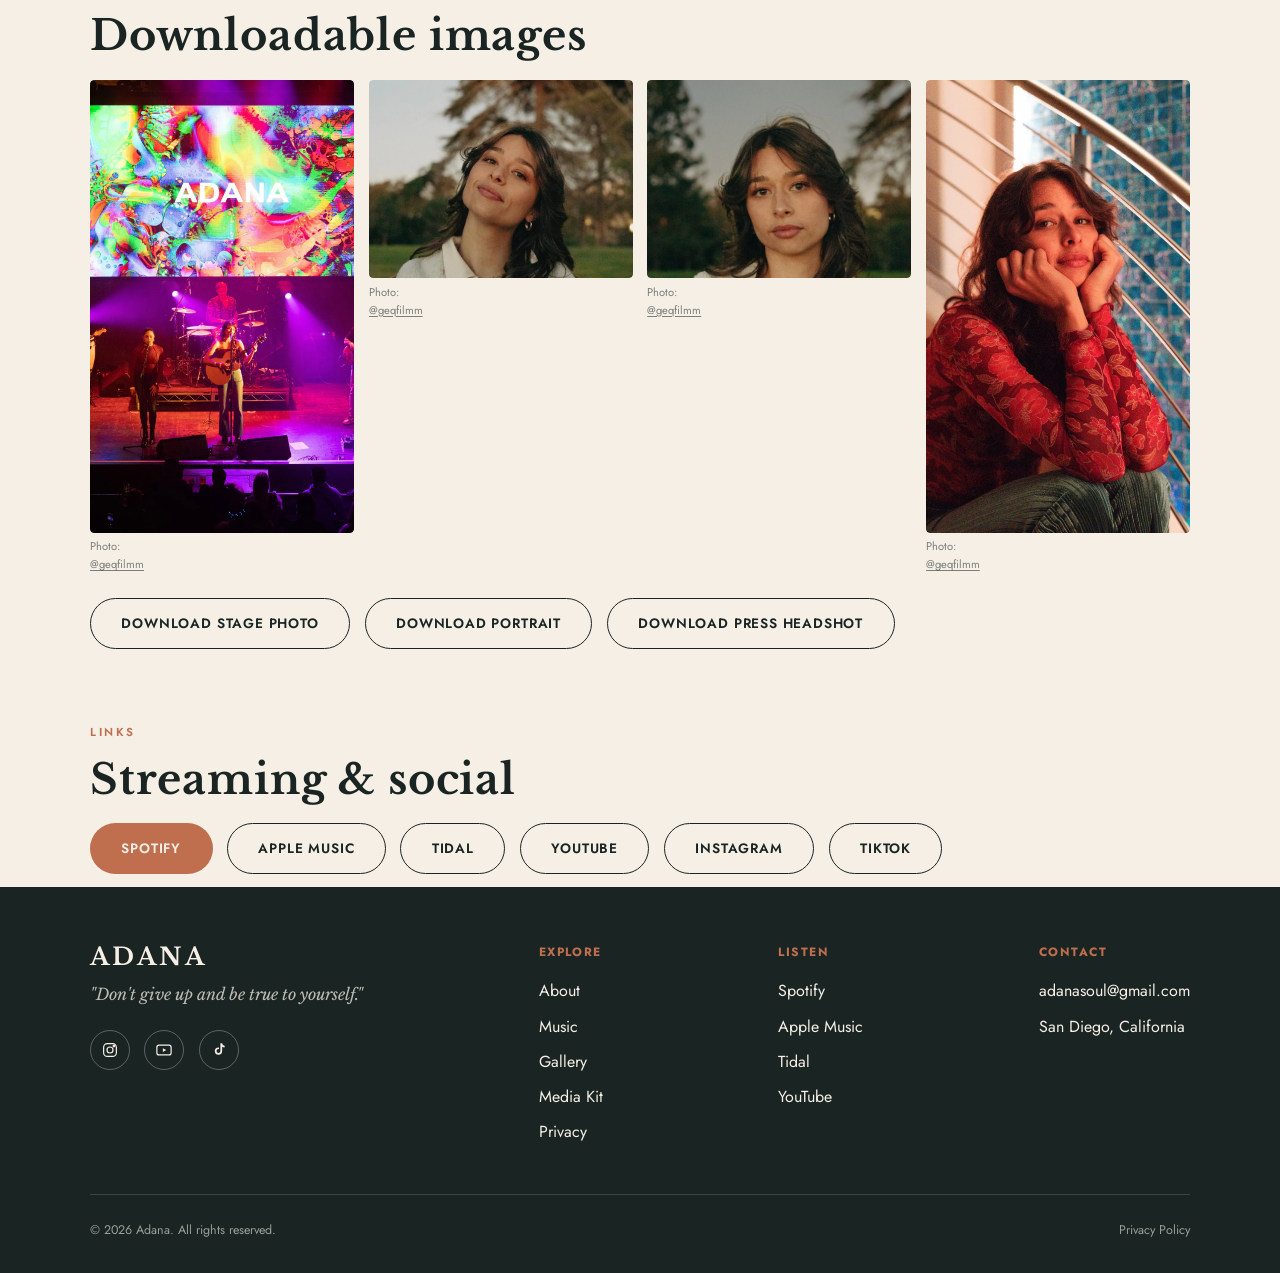
==== commit 51188e03: "Optimize page load speed: resized/WebP images, lazy loading, minified assets - Generate WebP + resiz" ====
--- a/media-kit.html
+++ b/media-kit.html
@@ -8,8 +8,10 @@
 <link rel="icon" href="images/favicon.svg" type="image/svg+xml">
 <link rel="preconnect" href="https://fonts.googleapis.com">
 <link rel="preconnect" href="https://fonts.gstatic.com" crossorigin>
-<link href="https://fonts.googleapis.com/css2?family=Libre+Baskerville:ital,wght@0,400;0,700;1,400&family=Jost:wght@400;500;600&display=swap" rel="stylesheet">
-<link rel="stylesheet" href="css/style.css">
+<link rel="preload" href="https://fonts.googleapis.com/css2?family=Libre+Baskerville:ital,wght@0,400;0,700;1,400&family=Jost:wght@400;500;600&display=swap" as="style">
+<link href="https://fonts.googleapis.com/css2?family=Libre+Baskerville:ital,wght@0,400;0,700;1,400&family=Jost:wght@400;500;600&display=swap" rel="stylesheet" media="print" onload="this.media='all'">
+<noscript><link href="https://fonts.googleapis.com/css2?family=Libre+Baskerville:ital,wght@0,400;0,700;1,400&family=Jost:wght@400;500;600&display=swap" rel="stylesheet"></noscript>
+<link rel="stylesheet" href="css/style.min.css">
 </head>
 <body>
 
@@ -40,7 +42,10 @@
 
     <div class="kit-block about-grid">
       <figure class="about-photo">
-        <img src="images/vanity-square.jpg" data-photo="vanity-square.jpg" alt="Portrait of Adana">
+        <picture>
+          <source srcset="images/web/vanity-square.webp" type="image/webp">
+          <img src="images/web/vanity-square.jpg" data-photo="vanity-square.jpg" alt="Portrait of Adana" loading="lazy">
+        </picture>
         <figcaption class="photo-credit"></figcaption>
       </figure>
       <div>
@@ -91,21 +96,33 @@
     <div class="kit-block">
       <span class="eyebrow">Press Photos</span>
       <h2>Downloadable images</h2>
-      <div class="gallery" style="grid-template-columns:repeat(4,1fr); grid-auto-rows:240px; margin-bottom:1.5rem;">
+      <div class="gallery press-gallery">
         <figure class="gallery-item tall">
-          <a href="images/stage-purple.jpg" download><img src="images/stage-purple.jpg" data-photo="stage-purple.jpg" alt="Adana performing live on stage under purple lighting"></a>
+          <a href="images/stage-purple.jpg" download><picture>
+            <source srcset="images/web/stage-purple.webp" type="image/webp">
+            <img src="images/web/stage-purple.jpg" data-photo="stage-purple.jpg" alt="Adana performing live on stage under purple lighting" loading="lazy">
+          </picture></a>
           <figcaption class="photo-credit"></figcaption>
         </figure>
         <figure class="gallery-item">
-          <a href="images/close-up-3.jpg" download><img src="images/close-up-3.jpg" data-photo="close-up-3.jpg" alt="Close-up portrait of Adana"></a>
+          <a href="images/close-up-3.jpg" download><picture>
+            <source srcset="images/web/close-up-3.webp" type="image/webp">
+            <img src="images/web/close-up-3.jpg" data-photo="close-up-3.jpg" alt="Close-up portrait of Adana" loading="lazy">
+          </picture></a>
           <figcaption class="photo-credit"></figcaption>
         </figure>
         <figure class="gallery-item">
-          <a href="images/moon-4g.jpeg" download><img src="images/moon-4g.jpeg" data-photo="moon-4g.jpeg" alt="Adana outdoors at night"></a>
+          <a href="images/moon-4g.jpeg" download><picture>
+            <source srcset="images/web/moon-4g.webp" type="image/webp">
+            <img src="images/web/moon-4g.jpg" data-photo="moon-4g.jpeg" alt="Adana outdoors at night" loading="lazy">
+          </picture></a>
           <figcaption class="photo-credit"></figcaption>
         </figure>
         <figure class="gallery-item tall">
-          <a href="images/red-blue.jpg" download><img src="images/red-blue.jpg" data-photo="red-blue.jpg" alt="Adana under red and blue stage lighting"></a>
+          <a href="images/red-blue.jpg" download><picture>
+            <source srcset="images/web/red-blue.webp" type="image/webp">
+            <img src="images/web/red-blue.jpg" data-photo="red-blue.jpg" alt="Adana under red and blue stage lighting" loading="lazy">
+          </picture></a>
           <figcaption class="photo-credit"></figcaption>
         </figure>
       </div>
@@ -184,6 +201,6 @@
   </div>
 </footer>
 
-<script src="js/main.js"></script>
+<script src="js/main.min.js" defer></script>
 </body>
 </html>
--- a/css/style.min.css
+++ b/css/style.min.css
@@ -0,0 +1 @@
+:root{--terracotta:#BF6E4E;--terracotta-dark:#a35a3d;--sand:#E8DFD0;--ink:#1A2523;--cream:#F5EFE6;--font-display:"Libre Baskerville",Georgia,"Times New Roman",serif;--font-body:"Jost","Helvetica Neue",Helvetica,Arial,sans-serif;--container:1180px;--gap:clamp(2rem, 5vw, 4rem)}*{box-sizing:border-box}html{scroll-behavior:smooth}body,figure,h1,h2,h3,h4,p,ul{margin:0}ul{padding:0;list-style:none}img{max-width:100%;display:block}picture{display:contents}a{color:inherit;text-decoration:none}button{font:inherit;cursor:pointer}body{font-family:var(--font-body);background:var(--sand);color:var(--ink);line-height:1.6;-webkit-font-smoothing:antialiased}.container{max-width:var(--container);margin:0 auto;padding:0 clamp(1.25rem,4vw,2.5rem)}.wordmark,h1,h2,h3{font-family:var(--font-display);font-weight:700;letter-spacing:.02em;line-height:1.15}h2{font-size:clamp(1.8rem, 4vw, 2.6rem);margin-bottom:1.25rem}h3{font-size:1.3rem;margin-bottom:.5rem}p{max-width:62ch}.eyebrow{font-family:var(--font-body);text-transform:uppercase;letter-spacing:.22em;font-size:.72rem;font-weight:600;color:var(--terracotta);margin-bottom:.9rem;display:inline-block}.btn{display:inline-flex;align-items:center;gap:.5rem;padding:.85rem 1.9rem;border-radius:999px;font-family:var(--font-body);font-weight:600;font-size:.85rem;letter-spacing:.06em;text-transform:uppercase;border:1px solid transparent;transition:transform .2s ease,background .2s ease,border-color .2s ease,color .2s ease}.btn:hover{transform:translateY(-2px)}.btn-primary{background:var(--terracotta);color:var(--cream)}.btn-primary:hover{background:var(--terracotta-dark)}.btn-outline{background:0 0;border-color:currentColor;color:inherit}.btn-outline:hover{background:var(--ink);color:var(--cream);border-color:var(--ink)}.btn-outline.on-dark:hover{background:var(--cream);color:var(--ink);border-color:var(--cream)}.site-header{position:sticky;top:0;z-index:100;background:rgba(232,223,208,.92);backdrop-filter:saturate(140%) blur(8px);border-bottom:1px solid rgba(26,37,35,.08)}.site-header--overlay{position:absolute;top:0;left:0;right:0;background:0 0;backdrop-filter:none;border-bottom:none}.site-header--overlay .nav-links a,.site-header--overlay .wordmark{color:var(--cream)}.site-header--overlay .nav-toggle span,.site-header--overlay .nav-toggle span::after,.site-header--overlay .nav-toggle span::before{background:var(--cream)}.nav{display:flex;align-items:center;justify-content:space-between;padding:1.1rem 0}.wordmark{font-size:1.5rem;text-transform:uppercase;letter-spacing:.14em}.nav-links{display:flex;align-items:center;gap:2.2rem;font-size:.85rem;text-transform:uppercase;letter-spacing:.1em;font-weight:600}.nav-links a{position:relative;padding-bottom:2px}.nav-links a::after{content:"";position:absolute;left:0;right:0;bottom:-3px;height:2px;background:var(--terracotta);transform:scaleX(0);transform-origin:right;transition:transform .25s ease}.nav-links a:hover::after,.nav-links a[aria-current=page]::after{transform:scaleX(1);transform-origin:left}.nav-toggle{display:none;background:0 0;border:none;width:34px;height:26px;position:relative}.nav-toggle span,.nav-toggle span::after,.nav-toggle span::before{content:"";position:absolute;left:0;width:100%;height:2px;background:var(--ink);transition:transform .25s ease,opacity .25s ease,top .25s ease}.nav-toggle span{top:12px}.nav-toggle span::before{top:-9px}.nav-toggle span::after{top:9px}.nav-toggle[aria-expanded=true] span{background:0 0}.nav-toggle[aria-expanded=true] span::before{top:0;transform:rotate(45deg)}.nav-toggle[aria-expanded=true] span::after{top:0;transform:rotate(-45deg)}.hero{position:relative;min-height:100vh;display:flex;align-items:flex-end;color:var(--cream);overflow:hidden}.hero-media{position:fixed;inset:0;z-index:-1}.hero-media img{width:100%;height:100%;object-fit:cover;object-position:center 58%}.hero-media::after{content:"";position:absolute;inset:0;background:linear-gradient(180deg,rgba(26,37,35,.45) 0,rgba(26,37,35,.05) 22%,rgba(26,37,35,.05) 50%,rgba(26,37,35,.9) 100%)}.hero-content{position:relative;z-index:1;width:100%;padding:3.5rem 0 5rem;text-align:center}.hero-eyebrow{font-size:.8rem;letter-spacing:.3em;text-transform:uppercase;color:var(--sand);opacity:.85}.hero-title{font-size:clamp(3.5rem, 12vw, 8rem);color:var(--cream);margin:.4rem 0 .8rem}.hero-tagline{font-family:var(--font-display);font-style:italic;font-size:clamp(1.1rem, 2.4vw, 1.5rem);color:var(--sand);max-width:40ch;margin:0 auto 2.5rem}.hero-stream-row{display:flex;flex-wrap:wrap;gap:1rem;justify-content:center}.stream-btn{display:inline-flex;align-items:center;gap:.6rem;padding:.75rem 1.6rem;border:1px solid rgba(245,239,230,.5);border-radius:999px;font-size:.82rem;font-weight:600;text-transform:uppercase;letter-spacing:.08em;transition:background .2s ease,border-color .2s ease,color .2s ease}.stream-btn svg{width:18px;height:18px;flex-shrink:0}.stream-btn:hover{background:var(--terracotta);border-color:var(--terracotta);color:var(--cream)}section{padding:clamp(6rem,13vw,10rem) 0}.section-sand{background:var(--sand)}.section-dark{background:var(--ink);color:var(--cream)}.section-cream{background:var(--cream)}.section-dark .eyebrow{color:var(--terracotta)}.section-dark .photo-credit{color:rgba(245,239,230,.6)}.about-grid{display:grid;grid-template-columns:0.85fr 1.15fr;gap:var(--gap);align-items:center}.about-photo img{width:100%;height:100%;object-fit:cover;border-radius:6px}.about-copy p{margin-bottom:1.1rem;color:rgba(245,239,230,.9)}.about-copy .meta{margin-top:1.6rem;display:flex;gap:2.5rem;flex-wrap:wrap}.about-copy .meta div span{display:block}.meta-label{text-transform:uppercase;letter-spacing:.14em;font-size:.7rem;color:var(--terracotta);margin-bottom:.3rem}.video-feature{position:relative;width:100%;padding-top:56.25%;border-radius:6px;overflow:hidden;margin-bottom:var(--gap);background:#000}.video-feature iframe{position:absolute;inset:0;width:100%;height:100%;border:0}.video-grid{display:grid;grid-template-columns:repeat(3,1fr);gap:1.5rem}.video-card{position:relative;width:100%;padding-top:56.25%;border-radius:6px;overflow:hidden;background:#000}.video-card iframe{position:absolute;inset:0;width:100%;height:100%;border:0}.gallery{display:grid;grid-template-columns:repeat(4,1fr);grid-auto-rows:220px;gap:.9rem}.gallery img{width:100%;height:100%;object-fit:cover;border-radius:4px;transition:transform .4s ease}.gallery a{overflow:hidden;border-radius:4px;display:block}.gallery a:hover img{transform:scale(1.06)}.gallery .tall{grid-row:span 2}.press-gallery{grid-auto-rows:240px;margin-bottom:1.5rem}.gallery-item{display:flex;flex-direction:column;min-height:0}.gallery-item a{flex:1;min-height:0}.photo-credit{flex-shrink:0;margin-top:.35rem;font-size:.7rem;color:rgba(26,37,35,.55)}.photo-credit a{color:inherit;text-decoration:underline;text-underline-offset:2px}.photo-credit a:hover{color:var(--terracotta)}.mail-section{background:var(--terracotta);color:var(--cream)}.mail-inner{display:flex;flex-wrap:wrap;justify-content:space-between;align-items:center;gap:2rem}.mail-copy{max-width:34ch}.mail-copy p{color:rgba(245,239,230,.9)}.mail-form{display:flex;gap:.75rem;flex-wrap:wrap;flex:1 1 380px;max-width:460px}.mail-form input[type=email],.mail-form input[type=text]{flex:1 1 220px;padding:.9rem 1.1rem;border-radius:999px;border:1px solid rgba(245,239,230,.6);background:rgba(245,239,230,.12);color:var(--cream);font-family:var(--font-body);font-size:.95rem}.mail-form input::placeholder{color:rgba(245,239,230,.7)}.mail-form button{background:var(--ink);color:var(--cream);border:none;border-radius:999px;padding:.9rem 1.7rem;font-weight:600;text-transform:uppercase;letter-spacing:.08em;font-size:.82rem;transition:background .2s ease}.mail-form button:hover{background:#0f1615}.mail-form button:disabled{opacity:.6;cursor:not-allowed;transform:none}.mail-note{width:100%;font-size:.8rem;margin-top:.6rem;color:rgba(245,239,230,.85)}.mail-note[data-state=success]{color:var(--ink);font-weight:600}.mail-note[data-state=error]{color:var(--ink);font-weight:600;text-decoration:underline}.site-footer{background:var(--ink);color:var(--cream);padding:3.5rem 0 2rem}.footer-top{display:flex;flex-wrap:wrap;justify-content:space-between;gap:2.5rem;padding-bottom:2.5rem;border-bottom:1px solid rgba(245,239,230,.15)}.footer-brand .wordmark{color:var(--cream)}.footer-tagline{font-family:var(--font-display);font-style:italic;color:rgba(245,239,230,.75);margin-top:.6rem;max-width:32ch}.footer-col h4{text-transform:uppercase;letter-spacing:.12em;font-size:.75rem;color:var(--terracotta);margin-bottom:1rem}.footer-col ul li{margin-bottom:.6rem}.footer-col a:hover{color:var(--terracotta)}.social-icons{display:flex;gap:.9rem}.social-icons a{width:40px;height:40px;border:1px solid rgba(245,239,230,.3);border-radius:50%;display:flex;align-items:center;justify-content:center;transition:background .2s ease,border-color .2s ease}.social-icons a:hover{background:var(--terracotta);border-color:var(--terracotta)}.social-icons svg{width:18px;height:18px}.footer-bottom{padding-top:1.6rem;display:flex;flex-wrap:wrap;justify-content:space-between;gap:1rem;font-size:.78rem;color:rgba(245,239,230,.6)}.footer-bottom a:hover{color:var(--cream)}.page-hero{background:var(--ink);color:var(--cream);padding:7rem 0 4rem;text-align:center}.page-hero h1{font-size:clamp(2.4rem, 6vw, 4rem)}.page-hero p{margin:.8rem auto 0;color:rgba(245,239,230,.8)}.kit-block{margin-bottom:3.5rem}.kit-block:last-child{margin-bottom:0}.stat-grid{display:grid;grid-template-columns:repeat(auto-fit,minmax(180px,1fr));gap:1.5rem}.stat-card{background:var(--cream);border:1px solid rgba(26,37,35,.08);border-radius:8px;padding:1.6rem}.stat-card .meta-label{margin-bottom:.5rem}.venue-list li{padding:.65rem 0;border-bottom:1px solid rgba(26,37,35,.1);display:flex;align-items:center;gap:.6rem}.venue-list li::before{content:"";width:6px;height:6px;border-radius:50%;background:var(--terracotta);flex-shrink:0}.download-list a{display:inline-flex;align-items:center;gap:.5rem;margin:0 .6rem .8rem 0}.legal-copy h2{font-size:1.4rem;margin-top:2.4rem}.legal-copy h2:first-child{margin-top:0}.legal-copy p,.legal-copy ul{max-width:72ch;margin-bottom:1rem;color:rgba(26,37,35,.85)}.legal-copy ul{list-style:disc;padding-left:1.4rem}.legal-copy ul li{margin-bottom:.4rem}.legal-copy strong{color:var(--ink)}@media (max-width:900px){.about-grid{grid-template-columns:1fr}.about-photo img{max-height:420px}.video-grid{grid-template-columns:repeat(2,1fr)}.gallery{grid-template-columns:repeat(3,1fr);grid-auto-rows:160px}}@media (max-width:700px){.nav-links{position:absolute;top:100%;left:0;right:0;background:var(--sand);flex-direction:column;align-items:flex-start;gap:1.4rem;padding:1.6rem clamp(1.25rem,4vw,2.5rem) 2rem;border-bottom:1px solid rgba(26,37,35,.08);transform:translateY(-8px);opacity:0;pointer-events:none;transition:transform .25s ease,opacity .25s ease}.nav-links.is-open{transform:translateY(0);opacity:1;pointer-events:auto}.nav-links.is-open a{color:var(--ink)}.nav-toggle{display:block}.video-grid{grid-template-columns:1fr}.gallery{grid-template-columns:repeat(2,1fr);grid-auto-rows:180px}.gallery .tall{grid-row:span 1}.mail-inner{align-items:flex-start}.mail-form{max-width:100%}.footer-top{flex-direction:column}}
